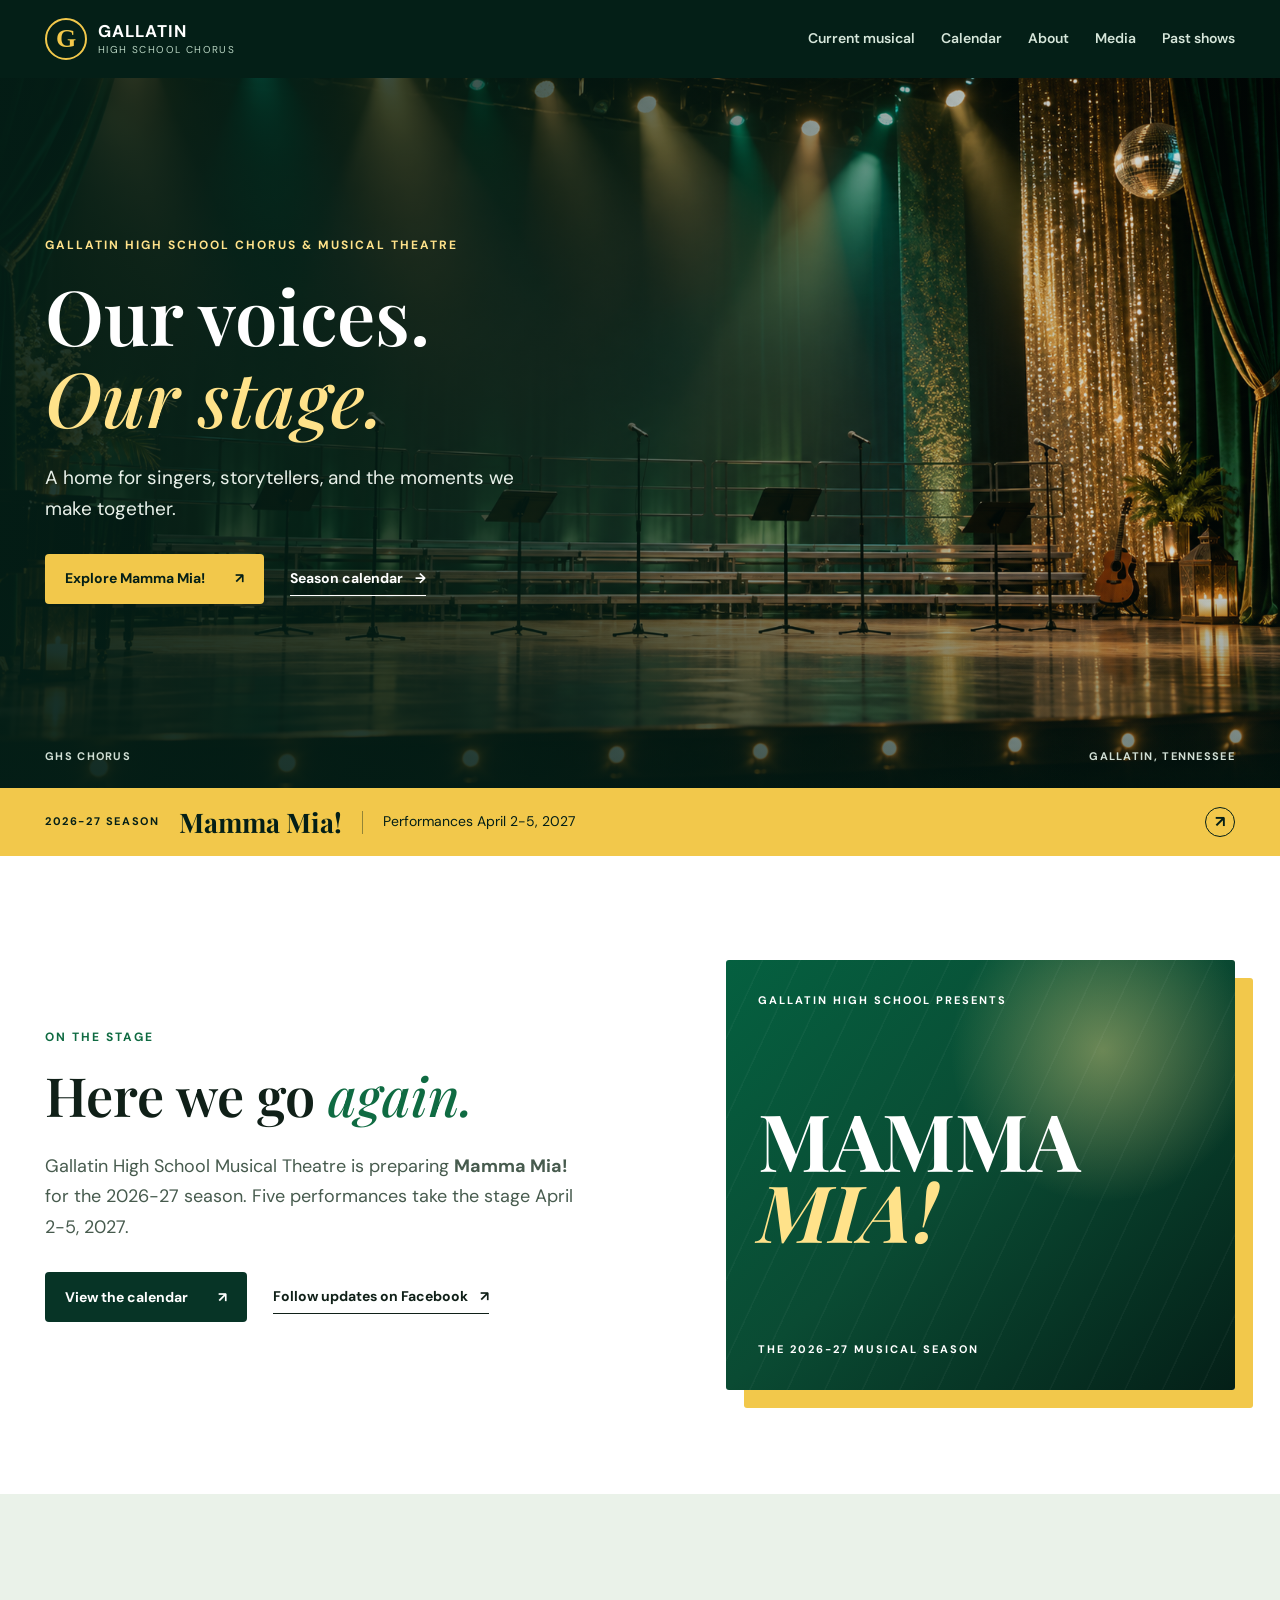
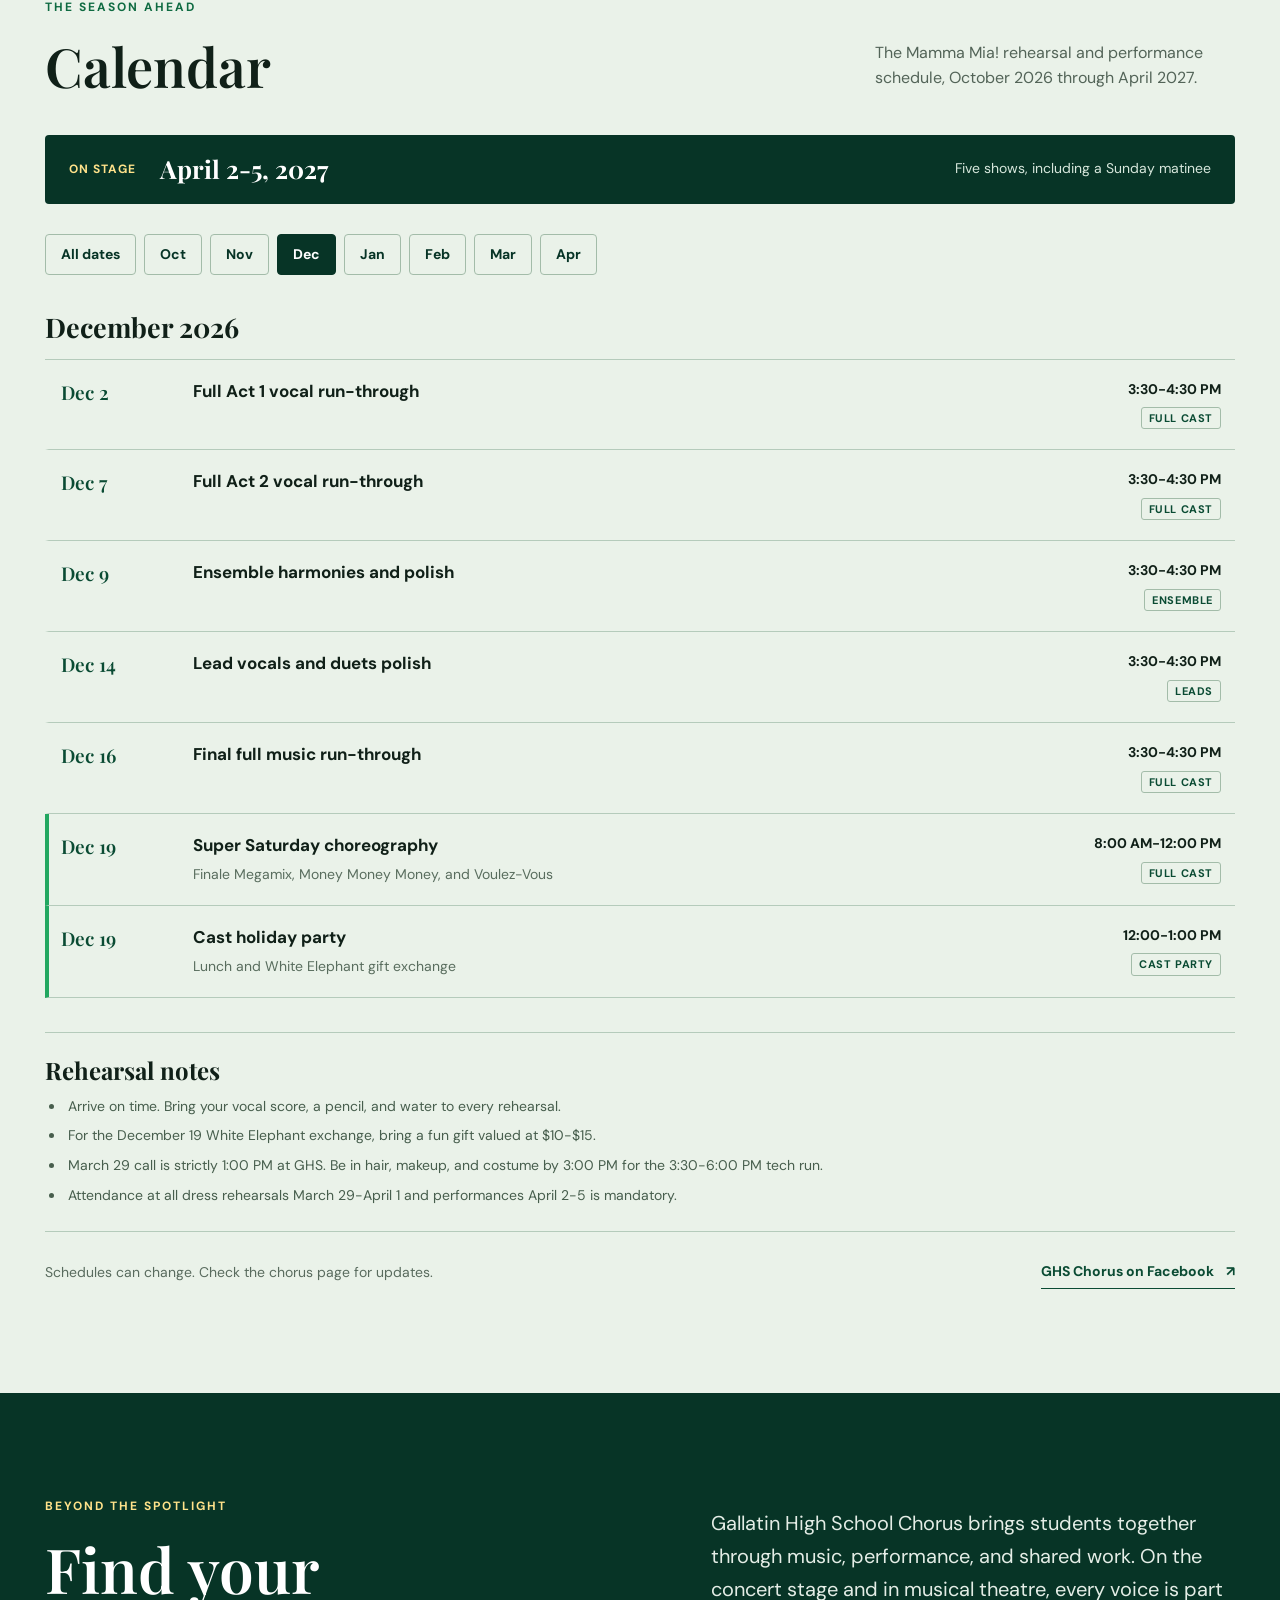
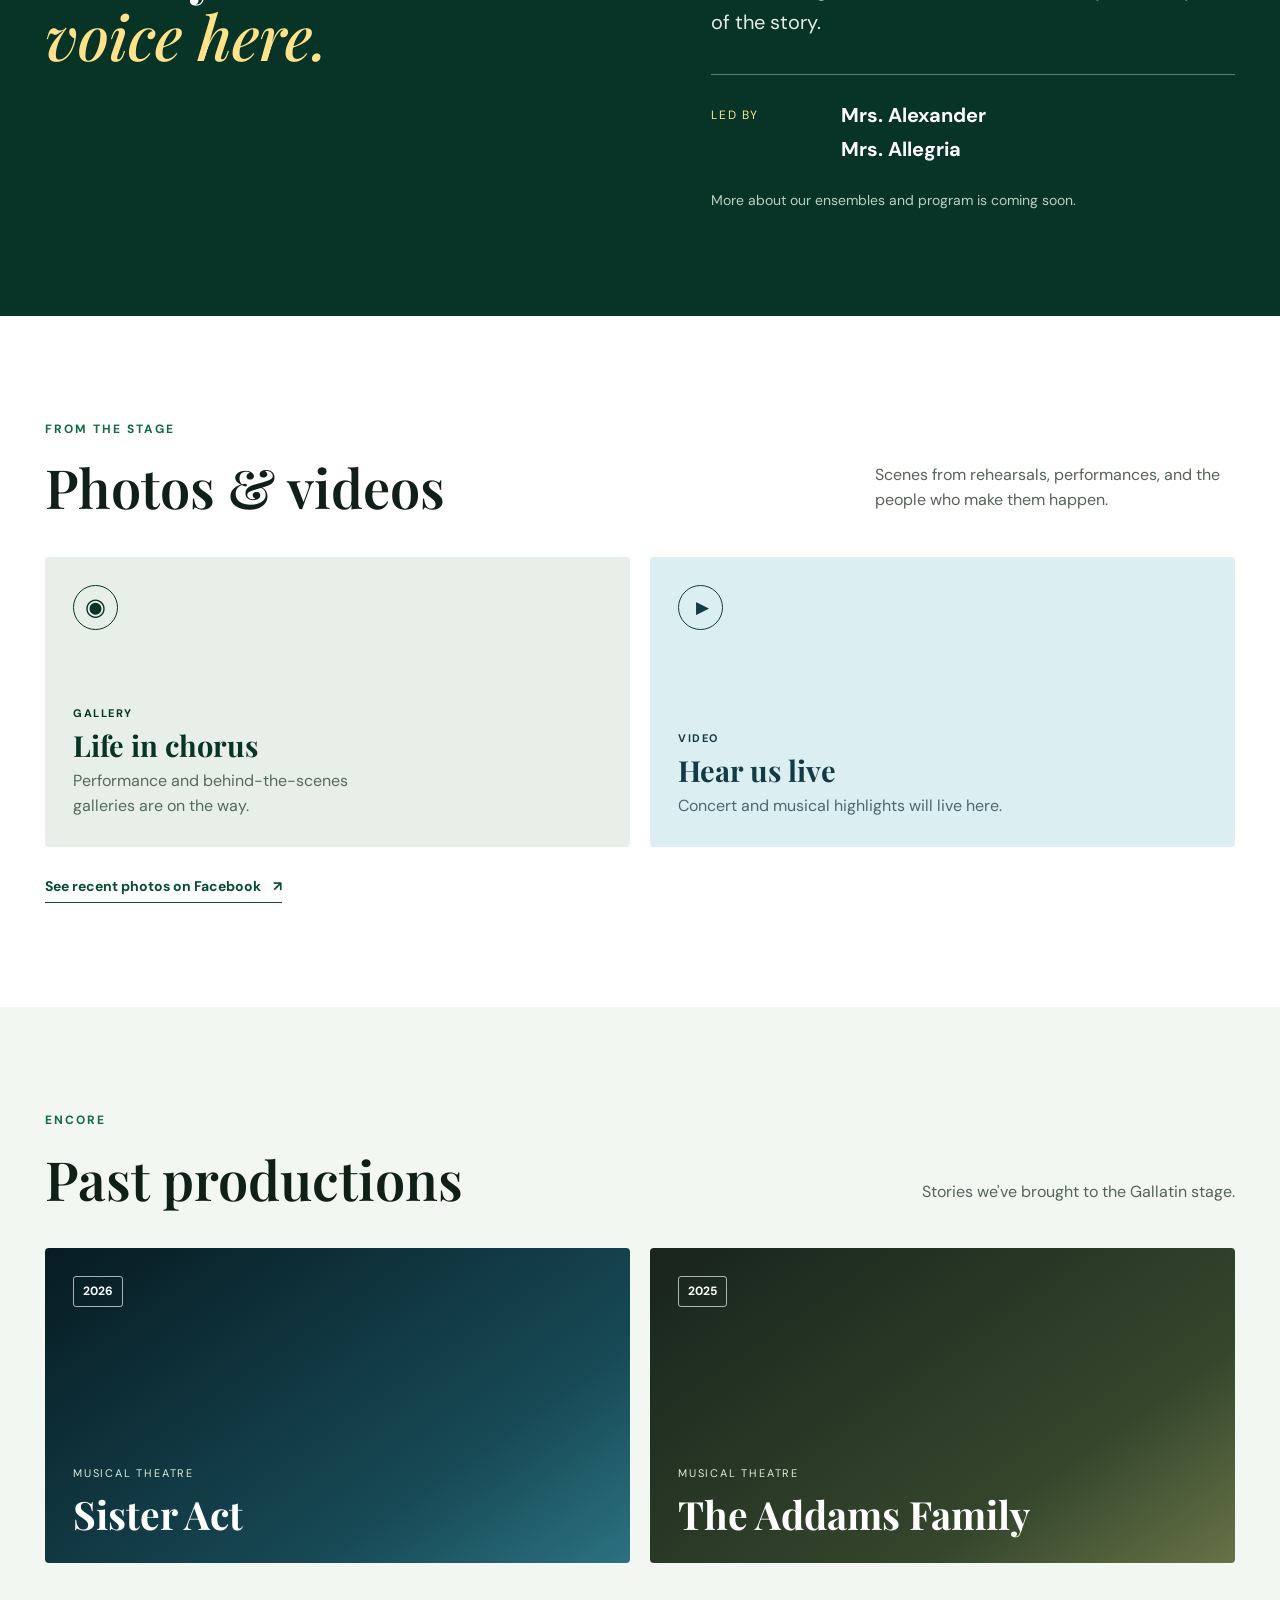
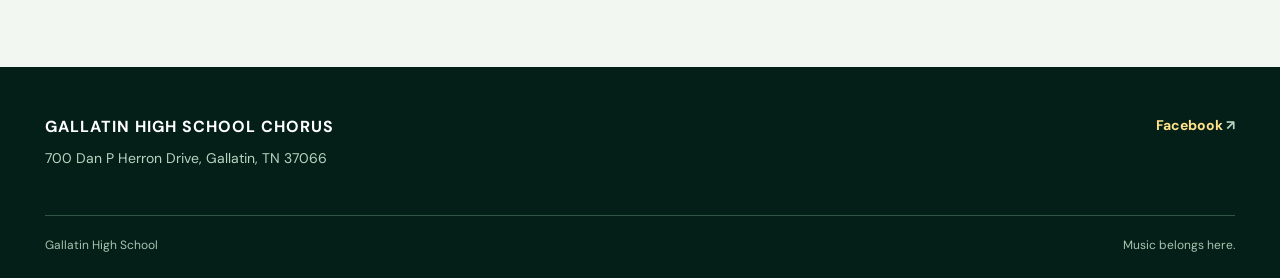
==== index.html @ 4eba0397 "Add Gallatin choir website" ====
<!doctype html>
<html lang="en">
<head>
  <meta charset="utf-8">
  <meta name="viewport" content="width=device-width, initial-scale=1">
  <meta name="theme-color" content="#073426">
  <meta name="description" content="Gallatin High School Chorus and Musical Theatre. Explore Mamma Mia!, meet the directors, and follow the season.">
  <title>Gallatin High School Chorus | Music & Musical Theatre</title>
  <link rel="icon" type="image/svg+xml" href="data:image/svg+xml,%3Csvg xmlns='http://www.w3.org/2000/svg' viewBox='0 0 64 64'%3E%3Crect width='64' height='64' rx='10' fill='%23073426'/%3E%3Cpath d='M19 44V19l27-4v25' fill='none' stroke='%23f2c84b' stroke-width='5' stroke-linecap='round' stroke-linejoin='round'/%3E%3Ccircle cx='16' cy='46' r='7' fill='%23f2c84b'/%3E%3Ccircle cx='43' cy='42' r='7' fill='%23f2c84b'/%3E%3C/svg%3E">
  <link rel="stylesheet" href="assets/styles.css">
</head>
<body>
  <a class="skip-link" href="#main">Skip to content</a>
  <header class="site-header">
    <div class="header-inner wrap">
      <a class="brand" href="#top" aria-label="Gallatin High School Chorus, home">
        <span class="brand-mark" aria-hidden="true">G</span>
        <span class="brand-copy"><strong>GALLATIN</strong><span>HIGH SCHOOL CHORUS</span></span>
      </a>
      <button class="menu-toggle" type="button" aria-expanded="false" aria-controls="site-nav" aria-label="Open menu">
        <span></span><span></span><span></span>
      </button>
      <nav class="site-nav" id="site-nav" aria-label="Main navigation">
        <a href="#musical">Current musical</a>
        <a href="#calendar">Calendar</a>
        <a href="#about">About</a>
        <a href="#media">Media</a>
        <a href="#past-shows">Past shows</a>
      </nav>
    </div>
  </header>

  <main id="main">
    <section class="hero" id="top" aria-labelledby="hero-title">
      <div class="hero-image" aria-hidden="true"></div>
      <div class="hero-shade" aria-hidden="true"></div>
      <div class="hero-content wrap">
        <p class="eyebrow light">Gallatin High School Chorus & Musical Theatre</p>
        <h1 id="hero-title">Our voices.<br><em>Our stage.</em></h1>
        <p class="hero-intro">A home for singers, storytellers, and the moments we make together.</p>
        <div class="hero-actions">
          <a class="button button-gold" href="#musical">Explore Mamma Mia! <span aria-hidden="true">↗</span></a>
          <a class="text-link light-link" href="#calendar">Season calendar <span aria-hidden="true">→</span></a>
        </div>
      </div>
      <div class="hero-caption wrap"><span>GHS CHORUS</span><span>GALLATIN, TENNESSEE</span></div>
    </section>

    <section class="season-band" aria-label="This season">
      <div class="wrap season-inner">
        <span class="season-label">2026-27 season</span>
        <strong>Mamma Mia!</strong>
        <span class="season-divider" aria-hidden="true"></span>
        <span>Performances April 2-5, 2027</span>
        <a href="#musical" aria-label="Learn about Mamma Mia!">↗</a>
      </div>
    </section>

    <section class="section musical-section" id="musical" aria-labelledby="musical-title">
      <div class="wrap musical-grid">
        <div class="section-heading">
          <p class="eyebrow">On the stage</p>
          <h2 id="musical-title">Here we go <em>again.</em></h2>
          <p>Gallatin High School Musical Theatre is preparing <strong>Mamma Mia!</strong> for the 2026-27 season. Five performances take the stage April 2-5, 2027.</p>
          <div class="section-links">
            <a class="button button-dark" href="#calendar">View the calendar <span aria-hidden="true">↗</span></a>
            <a class="text-link" href="https://www.facebook.com/gallatinhschorus" target="_blank" rel="noopener noreferrer">Follow updates on Facebook <span aria-hidden="true">↗</span></a>
          </div>
        </div>
        <div class="show-art" role="img" aria-label="Mamma Mia! graphic for the 2026-27 musical season">
          <span class="show-art-top">GALLATIN HIGH SCHOOL PRESENTS</span>
          <span class="show-art-title">MAMMA<br><i>MIA!</i></span>
          <span class="show-art-bottom">THE 2026-27 MUSICAL SEASON</span>
        </div>
      </div>
    </section>

    <section class="section calendar-section" id="calendar" aria-labelledby="calendar-title">
      <div class="wrap">
        <div class="section-topline">
          <div>
            <p class="eyebrow">The season ahead</p>
            <h2 id="calendar-title">Calendar</h2>
          </div>
          <p>The Mamma Mia! rehearsal and performance schedule, October 2026 through April 2027.</p>
        </div>
        <div class="schedule-feature" aria-label="Performance dates">
          <span>On stage</span><strong>April 2-5, 2027</strong><span>Five shows, including a Sunday matinee</span>
        </div>
        <div class="schedule-controls" id="schedule-months" role="group" aria-label="Choose schedule month"></div>
        <div id="schedule-view" aria-live="polite"></div>
        <aside class="schedule-notes" aria-labelledby="schedule-notes-title">
          <h3 id="schedule-notes-title">Rehearsal notes</h3>
          <ul>
            <li>Arrive on time. Bring your vocal score, a pencil, and water to every rehearsal.</li>
            <li>For the December 19 White Elephant exchange, bring a fun gift valued at $10-$15.</li>
            <li>March 29 call is strictly 1:00 PM at GHS. Be in hair, makeup, and costume by 3:00 PM for the 3:30-6:00 PM tech run.</li>
            <li>Attendance at all dress rehearsals March 29-April 1 and performances April 2-5 is mandatory.</li>
          </ul>
        </aside>
        <div class="calendar-footer"><span>Schedules can change. Check the chorus page for updates.</span><a class="text-link" href="https://www.facebook.com/gallatinhschorus" target="_blank" rel="noopener noreferrer">GHS Chorus on Facebook <span aria-hidden="true">↗</span></a></div>
      </div>
    </section>

    <section class="section about-section" id="about" aria-labelledby="about-title">
      <div class="wrap about-grid">
        <div>
          <p class="eyebrow">Beyond the spotlight</p>
          <h2 id="about-title">Find your<br><em>voice here.</em></h2>
        </div>
        <div class="about-copy">
          <p>Gallatin High School Chorus brings students together through music, performance, and shared work. On the concert stage and in musical theatre, every voice is part of the story.</p>
          <div class="directors">
            <span>Led by</span>
            <strong>Mrs. Alexander</strong>
            <strong>Mrs. Allegria</strong>
          </div>
          <p class="small-note">More about our ensembles and program is coming soon.</p>
        </div>
      </div>
    </section>

    <section class="section media-section" id="media" aria-labelledby="media-title">
      <div class="wrap">
        <div class="section-topline">
          <div><p class="eyebrow">From the stage</p><h2 id="media-title">Photos & videos</h2></div>
          <p>Scenes from rehearsals, performances, and the people who make them happen.</p>
        </div>
        <div class="media-grid">
          <div class="media-feature">
            <span class="media-icon" aria-hidden="true">◉</span>
            <div><span class="media-kicker">Gallery</span><h3>Life in chorus</h3><p>Performance and behind-the-scenes galleries are on the way.</p></div>
          </div>
          <div class="media-feature video-feature">
            <span class="media-icon play-icon" aria-hidden="true">▶</span>
            <div><span class="media-kicker">Video</span><h3>Hear us live</h3><p>Concert and musical highlights will live here.</p></div>
          </div>
        </div>
        <a class="text-link media-social" href="https://www.facebook.com/gallatinhschorus" target="_blank" rel="noopener noreferrer">See recent photos on Facebook <span aria-hidden="true">↗</span></a>
      </div>
    </section>

    <section class="section past-section" id="past-shows" aria-labelledby="past-title">
      <div class="wrap">
        <div class="section-topline past-topline"><div><p class="eyebrow">Encore</p><h2 id="past-title">Past productions</h2></div><p>Stories we've brought to the Gallatin stage.</p></div>
        <div class="past-grid">
          <article class="past-show sister"><span class="past-year">2026</span><div><span class="past-type">Musical theatre</span><h3>Sister Act</h3></div></article>
          <article class="past-show addams"><span class="past-year">2025</span><div><span class="past-type">Musical theatre</span><h3>The Addams Family</h3></div></article>
        </div>
      </div>
    </section>
  </main>

  <footer class="site-footer">
    <div class="wrap footer-main">
      <div><strong>GALLATIN HIGH SCHOOL CHORUS</strong><span>700 Dan P Herron Drive, Gallatin, TN 37066</span></div>
      <a href="https://www.facebook.com/gallatinhschorus" target="_blank" rel="noopener noreferrer">Facebook <span aria-hidden="true">↗</span></a>
    </div>
    <div class="wrap footer-bottom"><span>Gallatin High School</span><span>Music belongs here.</span></div>
  </footer>
  <script src="assets/site.js" defer></script>
</body>
</html>
---- assets/styles.css ----
@import url('https://fonts.googleapis.com/css2?family=DM+Sans:wght@400;500;600;700&family=Playfair+Display:ital,wght@0,500;0,600;0,700;1,500;1,600&display=swap');

:root{--green-950:#041f17;--green-900:#073426;--green-800:#0a4b33;--green-700:#0f6b42;--green-500:#22a760;--gold-500:#f2c84b;--gold-300:#ffe28a;--ink:#102018;--muted:#65736b;--paper:#f7faf4;--panel:#fff;--line:#dce7df;--coral:#ed7664;--blue:#9bd8e5}
*{box-sizing:border-box}html{scroll-behavior:smooth}body{margin:0;background:var(--paper);color:var(--ink);font-family:'DM Sans',Arial,sans-serif;font-size:16px;line-height:1.55}a{color:inherit;text-decoration:none}button{font:inherit}img{display:block;max-width:100%}h1,h2,h3,p{margin-top:0}h1,h2,h3{line-height:1.08}h1,h2{font-family:'Playfair Display',Georgia,serif;font-weight:600}em{font-weight:500}section[id]{scroll-margin-top:82px}.wrap{width:min(100% - 48px,1190px);margin-inline:auto}.skip-link{position:absolute;left:16px;top:-80px;z-index:100;background:var(--gold-500);padding:10px 14px}.skip-link:focus{top:12px}:focus-visible{outline:3px solid var(--gold-500);outline-offset:4px}
.site-header{position:relative;z-index:20;background:var(--green-950);color:#fff}.header-inner{height:78px;display:flex;align-items:center;justify-content:space-between;gap:28px}.brand{display:inline-flex;align-items:center;gap:11px;flex-shrink:0}.brand-mark{display:grid;place-items:center;width:42px;height:42px;border:2px solid var(--gold-500);border-radius:50%;color:var(--gold-500);font-family:Georgia,serif;font-weight:bold;font-size:26px;line-height:1}.brand-copy{display:flex;flex-direction:column;line-height:1.05}.brand-copy strong{font-size:17px;letter-spacing:1px}.brand-copy span{font-size:10px;letter-spacing:1.4px;color:#b8d4c2;margin-top:4px}.site-nav{display:flex;align-items:center;gap:26px}.site-nav a{font-size:14px;font-weight:600;color:#d6e6da;transition:color .2s}.site-nav a:hover{color:var(--gold-300)}.menu-toggle{display:none}
.hero{position:relative;min-height:min(710px,79vh);background:var(--green-950);color:#fff;overflow:hidden;display:flex;flex-direction:column;justify-content:center}.hero-image{position:absolute;inset:0;background:url('choir-stage-hero.png') center 52%/cover no-repeat}.hero-shade{position:absolute;inset:0;background:linear-gradient(90deg,rgba(4,31,23,.9) 0%,rgba(4,31,23,.74) 39%,rgba(4,31,23,.18) 85%),linear-gradient(0deg,rgba(4,31,23,.52),transparent 32%)}.hero-content{position:relative;z-index:1;padding-block:82px 108px}.eyebrow{margin-bottom:20px;text-transform:uppercase;font-size:12px;font-weight:700;letter-spacing:2px;color:var(--green-700)}.eyebrow.light{color:var(--gold-300)}.hero h1{font-size:76px;max-width:680px;margin-bottom:25px}.hero h1 em{color:var(--gold-300)}.hero-intro{max-width:520px;color:#e8f0e9;font-size:19px;line-height:1.6;margin-bottom:30px}.hero-actions,.section-links{display:flex;align-items:center;gap:26px;flex-wrap:wrap}.button{display:inline-flex;align-items:center;justify-content:center;gap:30px;min-height:50px;padding:12px 20px;font-weight:700;font-size:14px;border-radius:4px;transition:transform .2s,background .2s}.button:hover{transform:translateY(-2px)}.button-gold{background:var(--gold-500);color:var(--green-950)}.button-gold:hover{background:var(--gold-300)}.button-dark{background:var(--green-900);color:#fff}.button-dark:hover{background:var(--green-700)}.text-link{display:inline-flex;align-items:center;gap:12px;font-weight:700;font-size:14px;border-bottom:1px solid currentColor;padding-block:5px}.text-link:hover{color:var(--green-700)}.light-link{color:#fff}.light-link:hover{color:var(--gold-300)}.hero-caption{position:absolute;bottom:23px;left:0;right:0;z-index:1;display:flex;justify-content:space-between;color:#d1dfd5;font-size:11px;font-weight:700;letter-spacing:1.3px}
.season-band{background:var(--gold-500);color:var(--green-950)}.season-inner{min-height:68px;display:flex;align-items:center;gap:20px}.season-label{text-transform:uppercase;font-size:11px;font-weight:700;letter-spacing:1.6px}.season-inner strong{font-family:'Playfair Display',Georgia,serif;font-size:27px;line-height:1}.season-divider{height:23px;border-left:1px solid rgba(4,31,23,.4)}.season-inner>span:nth-of-type(3){font-size:14px}.season-inner a{margin-left:auto;border:1px solid var(--green-950);border-radius:50%;width:30px;height:30px;display:grid;place-items:center;font-weight:700}
.section{padding-block:104px}.section h2{font-size:54px;margin-bottom:26px}.section h2 em{color:var(--green-700)}.section-heading>p:not(.eyebrow){font-size:18px;color:#475b4e;max-width:530px;line-height:1.7;margin-bottom:30px}.musical-section{background:#fff}.musical-grid{display:grid;grid-template-columns:1.05fr .95fr;align-items:center;gap:10%}.show-art{position:relative;min-height:430px;border-radius:3px;background:radial-gradient(circle at 74% 21%,rgba(255,226,138,.4),transparent 30%),linear-gradient(138deg,#056040 0%,#0a4b33 48%,#041f17 100%);box-shadow:18px 18px 0 var(--gold-500);color:#fff;padding:32px;display:flex;flex-direction:column;justify-content:space-between;overflow:hidden}.show-art:after{content:'';position:absolute;inset:0;background:repeating-linear-gradient(115deg,transparent 0 32px,rgba(255,255,255,.035) 33px 34px);pointer-events:none}.show-art-top,.show-art-bottom{position:relative;z-index:1;font-size:11px;font-weight:700;letter-spacing:2px}.show-art-title{position:relative;z-index:1;font-family:'Playfair Display',Georgia,serif;font-weight:700;font-size:79px;line-height:.9;letter-spacing:0}.show-art-title i{font-style:italic;color:var(--gold-300)}
.calendar-section{background:#eaf2e9}.section-topline{display:flex;align-items:end;justify-content:space-between;gap:40px;margin-bottom:40px}.section-topline h2{margin-bottom:0}.section-topline>p{max-width:360px;color:#536458;margin-bottom:4px}.calendar-list{border-top:1px solid #b5cbbb}.calendar-row{display:grid;grid-template-columns:80px 1fr auto;align-items:center;gap:20px;min-height:104px;border-bottom:1px solid #b5cbbb}.calendar-number{font-family:'Playfair Display',Georgia,serif;font-size:26px;color:var(--green-700)}.calendar-row div{display:flex;flex-direction:column;gap:3px}.calendar-row strong{font-size:20px}.calendar-row div span{color:#5d7062;font-size:14px}.date-pill{font-size:13px;font-weight:700;color:var(--green-800);border:1px solid #9db9a7;padding:8px 12px;border-radius:4px;white-space:nowrap}.calendar-footer{display:flex;align-items:center;justify-content:space-between;gap:16px;margin-top:24px;color:#596b5e;font-size:14px}.calendar-footer .text-link{color:var(--green-800)}
.about-section{background:var(--green-900);color:#fff}.about-grid{display:grid;grid-template-columns:1fr 1fr;gap:12%}.about-section .eyebrow{color:var(--gold-300)}.about-section h2{font-size:62px}.about-section h2 em{color:var(--gold-300)}.about-copy{padding-top:10px}.about-copy>p:first-child{font-size:20px;line-height:1.65;color:#e4ede6}.directors{display:grid;grid-template-columns:110px 1fr;gap:3px 20px;margin-top:35px;padding-top:25px;border-top:1px solid #54816a}.directors span{font-size:12px;text-transform:uppercase;letter-spacing:1.6px;color:var(--gold-300);grid-row:span 2;padding-top:6px}.directors strong{font-size:20px}.about-copy .small-note{color:#bad1c2;font-size:14px;margin-top:25px;margin-bottom:0}
.media-section{background:#fff}.media-grid{display:grid;grid-template-columns:1fr 1fr;gap:20px}.media-feature{min-height:290px;border-radius:4px;padding:28px;display:flex;flex-direction:column;justify-content:space-between;background:#e8efe8;color:var(--green-900)}.video-feature{background:#dbeef2;color:#143b45}.media-icon{display:grid;place-items:center;width:45px;height:45px;border:1px solid currentColor;border-radius:50%;font-size:24px;line-height:1}.play-icon{font-size:17px;padding-left:3px}.media-kicker{text-transform:uppercase;font-size:11px;font-weight:700;letter-spacing:1.5px}.media-feature h3{font-family:'Playfair Display',Georgia,serif;font-size:29px;margin:5px 0 8px}.media-feature p{margin:0;max-width:340px;color:#526c59}.video-feature p{color:#4d6870}.media-social{margin-top:24px;color:var(--green-800)}
.past-section{background:#f3f7f1}.past-grid{display:grid;grid-template-columns:1fr 1fr;gap:20px}.past-show{min-height:315px;border-radius:4px;padding:28px;color:#fff;display:flex;flex-direction:column;justify-content:space-between}.past-show.sister{background:linear-gradient(145deg,#071b22,#174a56 70%,#2c7281)}.past-show.addams{background:linear-gradient(145deg,#18241d,#35462c 70%,#677347)}.past-year{align-self:flex-start;border:1px solid rgba(255,255,255,.65);padding:5px 9px;border-radius:3px;font-size:12px;font-weight:700}.past-type{text-transform:uppercase;font-size:11px;letter-spacing:1.8px;color:#dcebdc}.past-show h3{font-family:'Playfair Display',Georgia,serif;font-size:39px;margin:8px 0 0}
.site-footer{background:var(--green-950);color:#fff;padding:48px 0 24px}.footer-main{display:flex;justify-content:space-between;gap:20px;align-items:start;padding-bottom:45px}.footer-main div{display:flex;flex-direction:column;gap:8px}.footer-main strong{font-size:16px;letter-spacing:1px}.footer-main span{font-size:14px;color:#b8d4c2}.footer-main a{font-size:14px;font-weight:700;color:var(--gold-300)}.footer-bottom{border-top:1px solid #315344;padding-top:20px;display:flex;justify-content:space-between;color:#aac3b2;font-size:12px}
@media(max-width:900px){.site-nav{gap:14px}.site-nav a{font-size:12px}.hero h1{font-size:62px}.musical-grid{gap:6%}.show-art-title{font-size:65px}.section h2{font-size:47px}.about-section h2{font-size:54px}}
@media(max-width:720px){.wrap{width:min(100% - 36px,1190px)}.header-inner{height:68px}.brand-mark{width:37px;height:37px;font-size:23px}.brand-copy strong{font-size:15px}.brand-copy span{font-size:9px}.menu-toggle{display:flex;flex-direction:column;justify-content:center;gap:5px;width:42px;height:42px;border:1px solid #5e856e;border-radius:4px;background:transparent;padding:9px;cursor:pointer}.menu-toggle span{display:block;height:2px;background:#fff;width:100%}.site-nav{display:none;position:absolute;top:68px;left:0;right:0;background:var(--green-950);padding:12px 18px 22px;border-top:1px solid #315344;flex-direction:column;align-items:stretch;gap:0}.site-nav.is-open{display:flex}.site-nav a{font-size:16px;padding:13px 6px;border-bottom:1px solid #315344}.hero{min-height:min(620px,calc(100svh - 120px))}.hero-image{background-position:58% center}.hero-shade{background:linear-gradient(90deg,rgba(4,31,23,.92),rgba(4,31,23,.61)),linear-gradient(0deg,rgba(4,31,23,.55),transparent 35%)}.hero-content{padding-block:48px 76px}.hero h1{font-size:55px}.hero-intro{font-size:17px}.hero-caption{font-size:9px}.season-inner{min-height:74px;gap:12px;flex-wrap:wrap;padding-block:13px}.season-label{width:100%}.season-inner strong{font-size:24px}.season-divider,.season-inner>span:nth-of-type(3){display:none}.section{padding-block:72px}.section h2{font-size:42px}.musical-grid,.about-grid{grid-template-columns:1fr;gap:40px}.show-art{min-height:350px;margin-right:14px}.show-art-title{font-size:67px}.section-topline{align-items:start;flex-direction:column;gap:10px;margin-bottom:28px}.section-topline>p{max-width:530px}.calendar-row{grid-template-columns:44px 1fr;min-height:112px;gap:10px}.calendar-number{font-size:21px}.date-pill{grid-column:2;justify-self:start;margin-top:-20px}.calendar-row strong{font-size:18px}.calendar-row div span{font-size:13px}.calendar-footer{align-items:start;flex-direction:column}.about-section h2{font-size:52px}.about-copy{padding-top:0}.about-copy>p:first-child{font-size:18px}.media-grid,.past-grid{grid-template-columns:1fr}.media-feature{min-height:235px}.past-show{min-height:270px}.footer-main{flex-direction:column;gap:26px}}
@media(max-width:420px){.hero h1{font-size:47px}.hero-actions{align-items:flex-start;flex-direction:column;gap:18px}.show-art-title{font-size:54px}.show-art{min-height:315px}.section h2{font-size:38px}.about-section h2{font-size:46px}.directors{grid-template-columns:1fr;gap:4px}.directors span{grid-row:auto;margin-bottom:7px}.hero-caption span:last-child{display:none}}
@media(prefers-reduced-motion:reduce){html{scroll-behavior:auto}.button{transition:none}}

.schedule-feature{display:flex;align-items:center;gap:24px;flex-wrap:wrap;background:var(--green-900);color:#fff;padding:20px 24px;border-radius:4px;margin-bottom:26px}.schedule-feature span:first-child{text-transform:uppercase;color:var(--gold-300);font-size:12px;font-weight:700;letter-spacing:1px}.schedule-feature strong{font-family:'Playfair Display',Georgia,serif;font-size:25px;line-height:1.15}.schedule-feature span:last-child{font-size:14px;color:#d7e7dc;margin-left:auto}.schedule-controls{display:flex;gap:8px;overflow-x:auto;padding:4px 0 12px;scrollbar-width:thin}.schedule-month{flex:none;border:1px solid #a3bca9;background:transparent;color:var(--green-900);font-weight:700;font-size:14px;padding:9px 15px;border-radius:4px;cursor:pointer}.schedule-month:hover{background:#d9eadc}.schedule-month[aria-pressed=true]{background:var(--green-900);border-color:var(--green-900);color:#fff}.schedule-month-panel{margin-top:26px}.schedule-month-panel h3{font-family:'Playfair Display',Georgia,serif;font-size:27px;margin:0 0 16px}.schedule-list{border-top:1px solid #b5cbbb}.schedule-item{display:grid;grid-template-columns:110px minmax(0,1fr) 195px;gap:22px;align-items:start;padding:20px 14px 20px 12px;border-bottom:1px solid #b5cbbb;border-left:4px solid transparent}.schedule-item[data-kind=show]{border-left-color:var(--gold-500);background:#f5f1dc}.schedule-item[data-kind=break]{color:#526b59;background:#e0e9df}.schedule-item[data-kind=optional]{border-left-color:#80b9c0}.schedule-item[data-kind=special]{border-left-color:var(--green-500)}.schedule-date{font-family:'Playfair Display',Georgia,serif;font-size:19px;font-weight:600;color:var(--green-800);line-height:1.3}.schedule-body h4{font-family:'DM Sans',Arial,sans-serif;font-size:17px;line-height:1.35;margin:0}.schedule-body p{font-size:14px;color:#596d5e;margin:7px 0 0;line-height:1.5}.schedule-meta{text-align:right;display:flex;flex-direction:column;align-items:flex-end;gap:8px}.schedule-meta strong{font-size:14px;line-height:1.4}.schedule-meta span{font-size:11px;text-transform:uppercase;font-weight:700;letter-spacing:.6px;color:var(--green-800);border:1px solid #a3bca9;border-radius:3px;padding:3px 7px;line-height:1.3}.schedule-notes{margin-top:34px;padding:25px 0;border-block:1px solid #b5cbbb}.schedule-notes h3{font-family:'Playfair Display',Georgia,serif;font-size:24px;margin:0 0 12px}.schedule-notes ul{margin:0;padding-left:20px;display:grid;gap:8px;color:#475e4d;font-size:14px}.schedule-notes li{padding-left:3px}
@media(max-width:720px){.schedule-feature{gap:8px 16px}.schedule-feature span:first-child{width:100%}.schedule-feature span:last-child{margin-left:0;width:100%}.schedule-item{grid-template-columns:minmax(0,1fr) minmax(0,1.2fr);grid-template-areas:'date meta' 'body body';gap:10px 12px;padding:18px 10px}.schedule-date{grid-area:date}.schedule-body{grid-area:body}.schedule-meta{grid-area:meta;gap:5px}.schedule-meta span{font-size:10px}.schedule-month-panel h3{font-size:25px}}
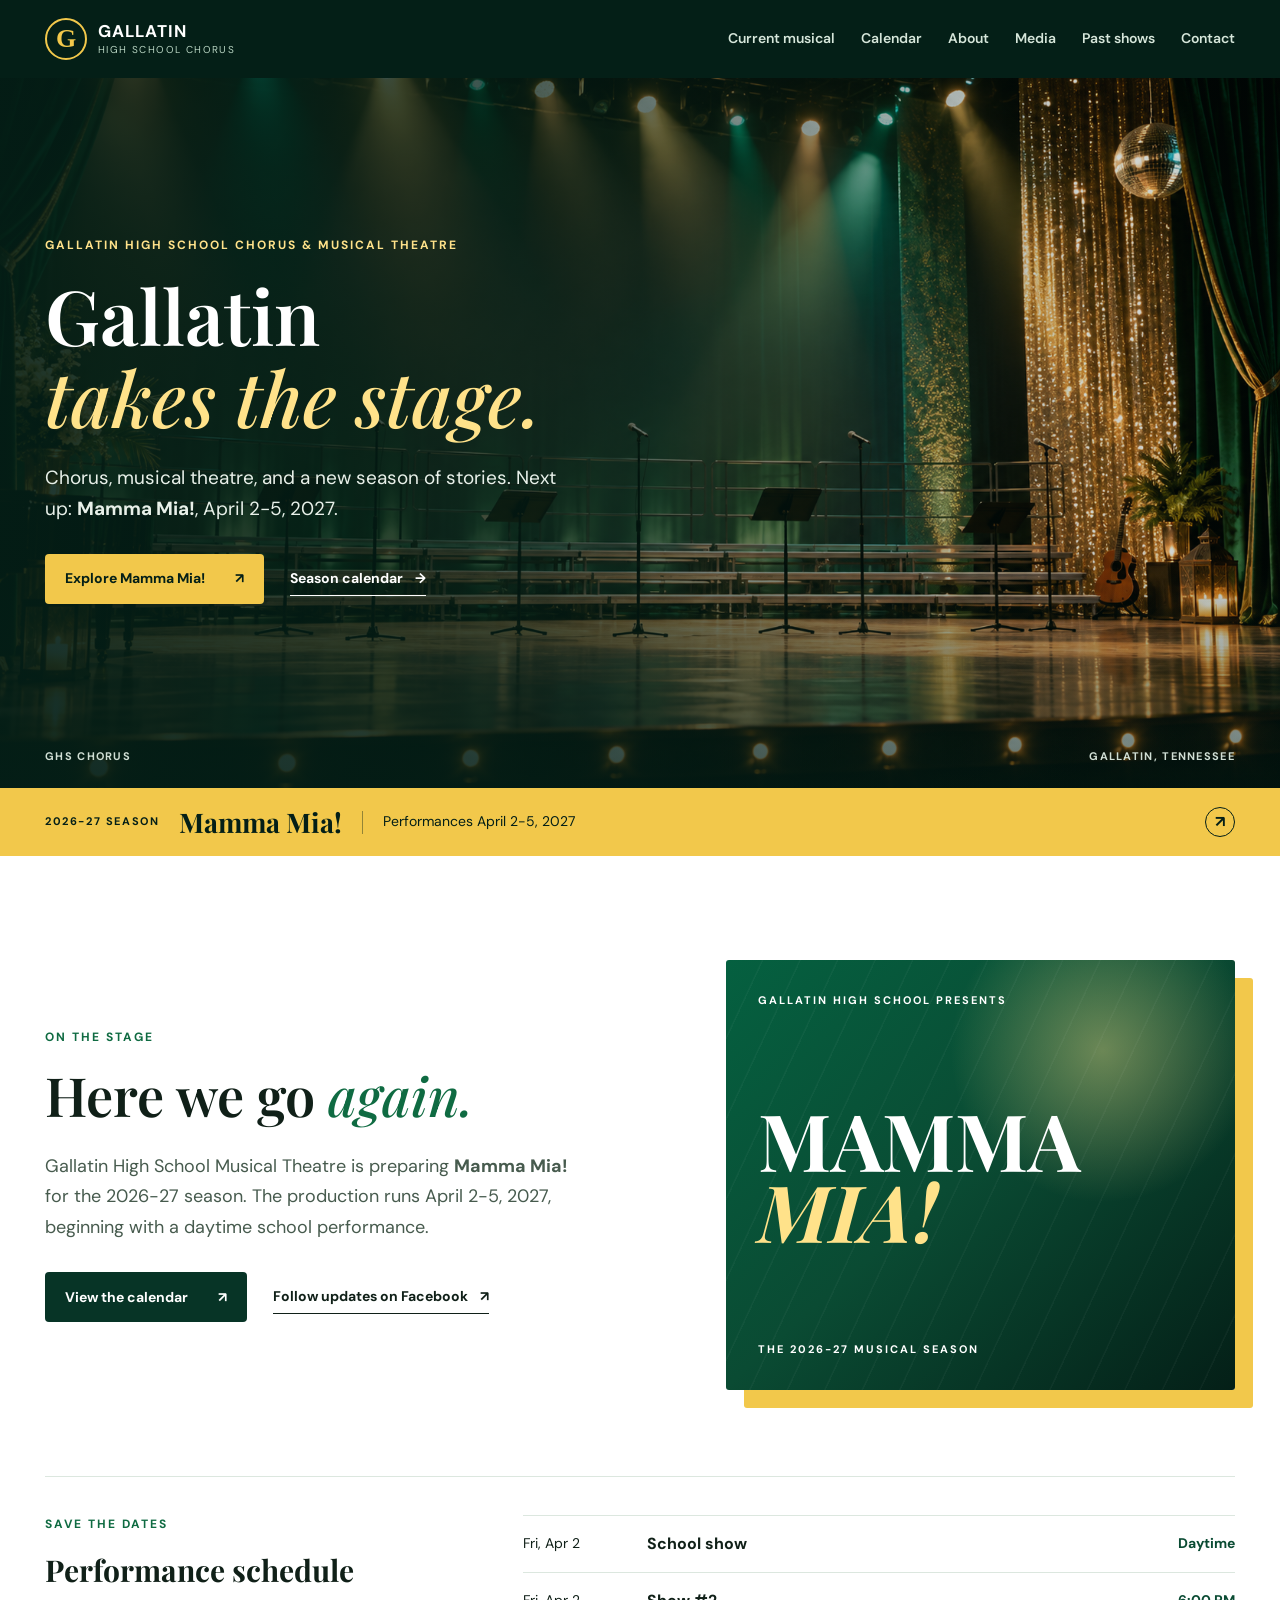
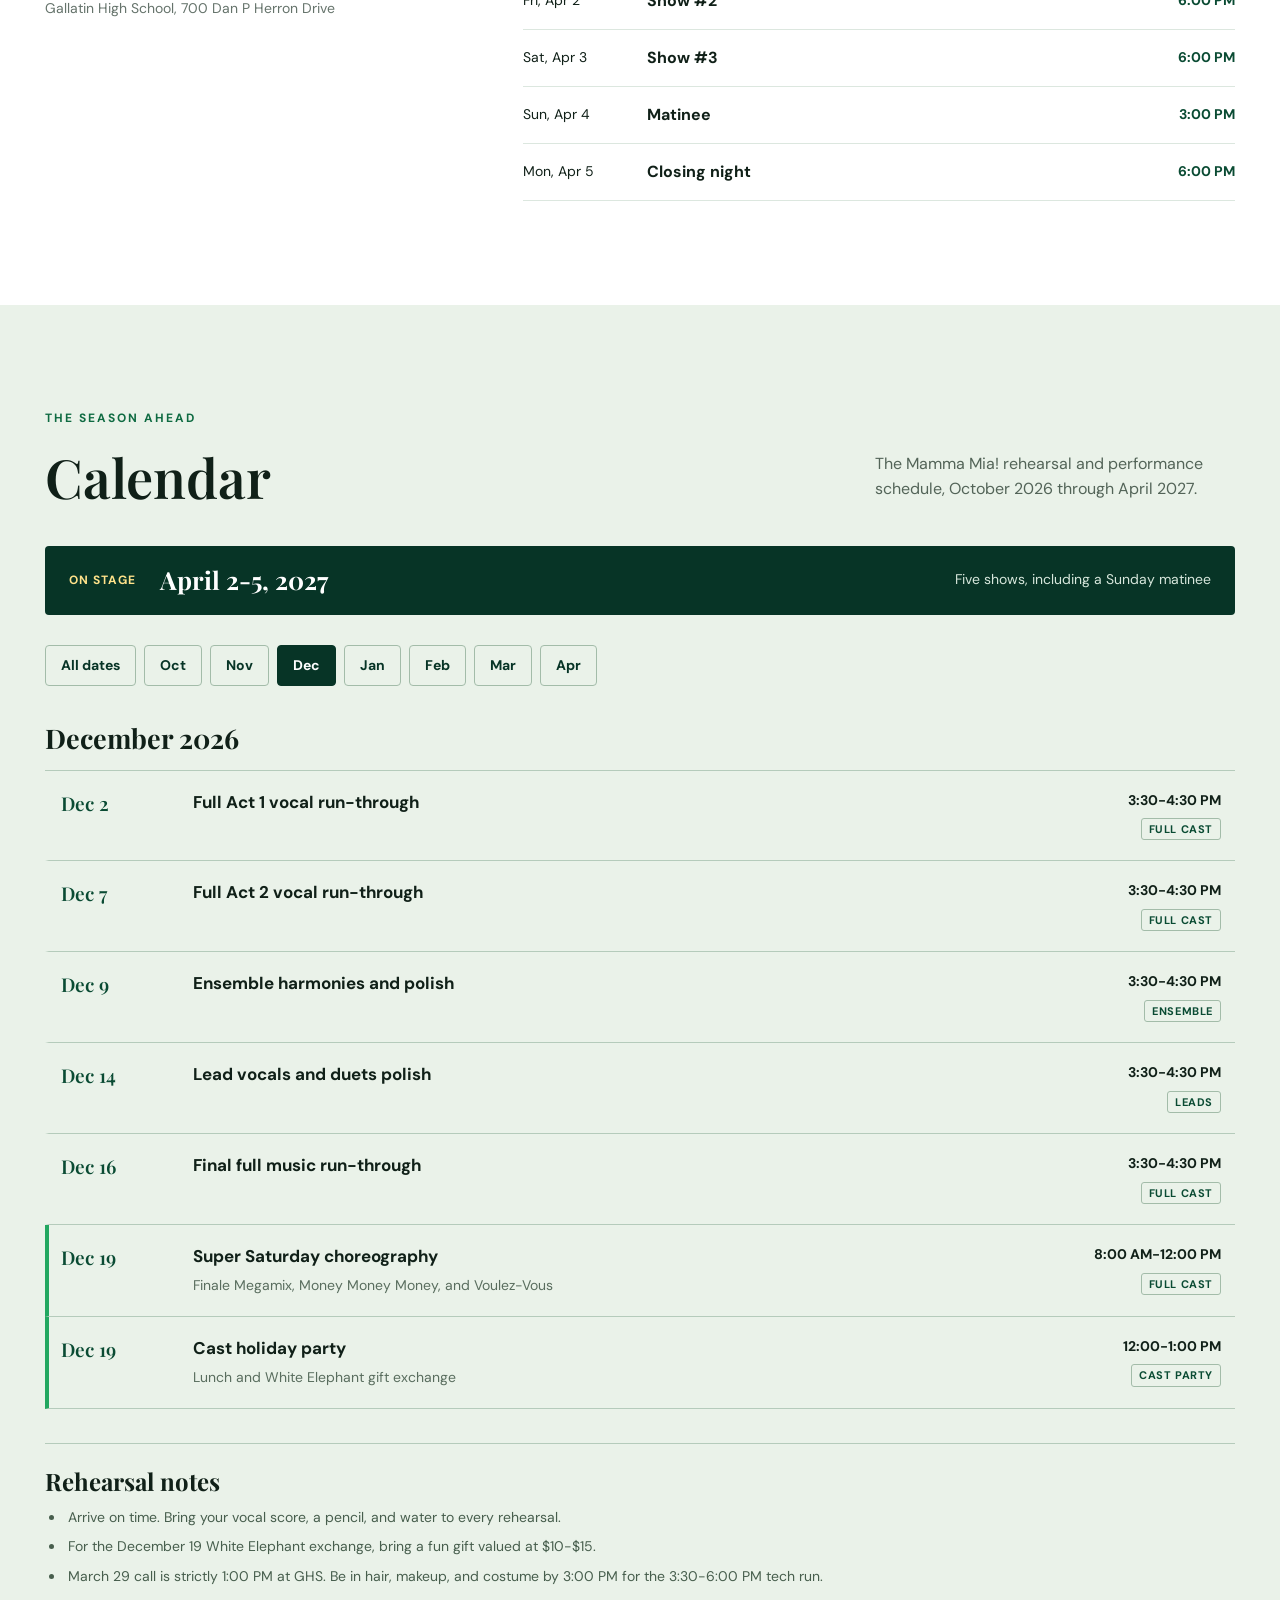
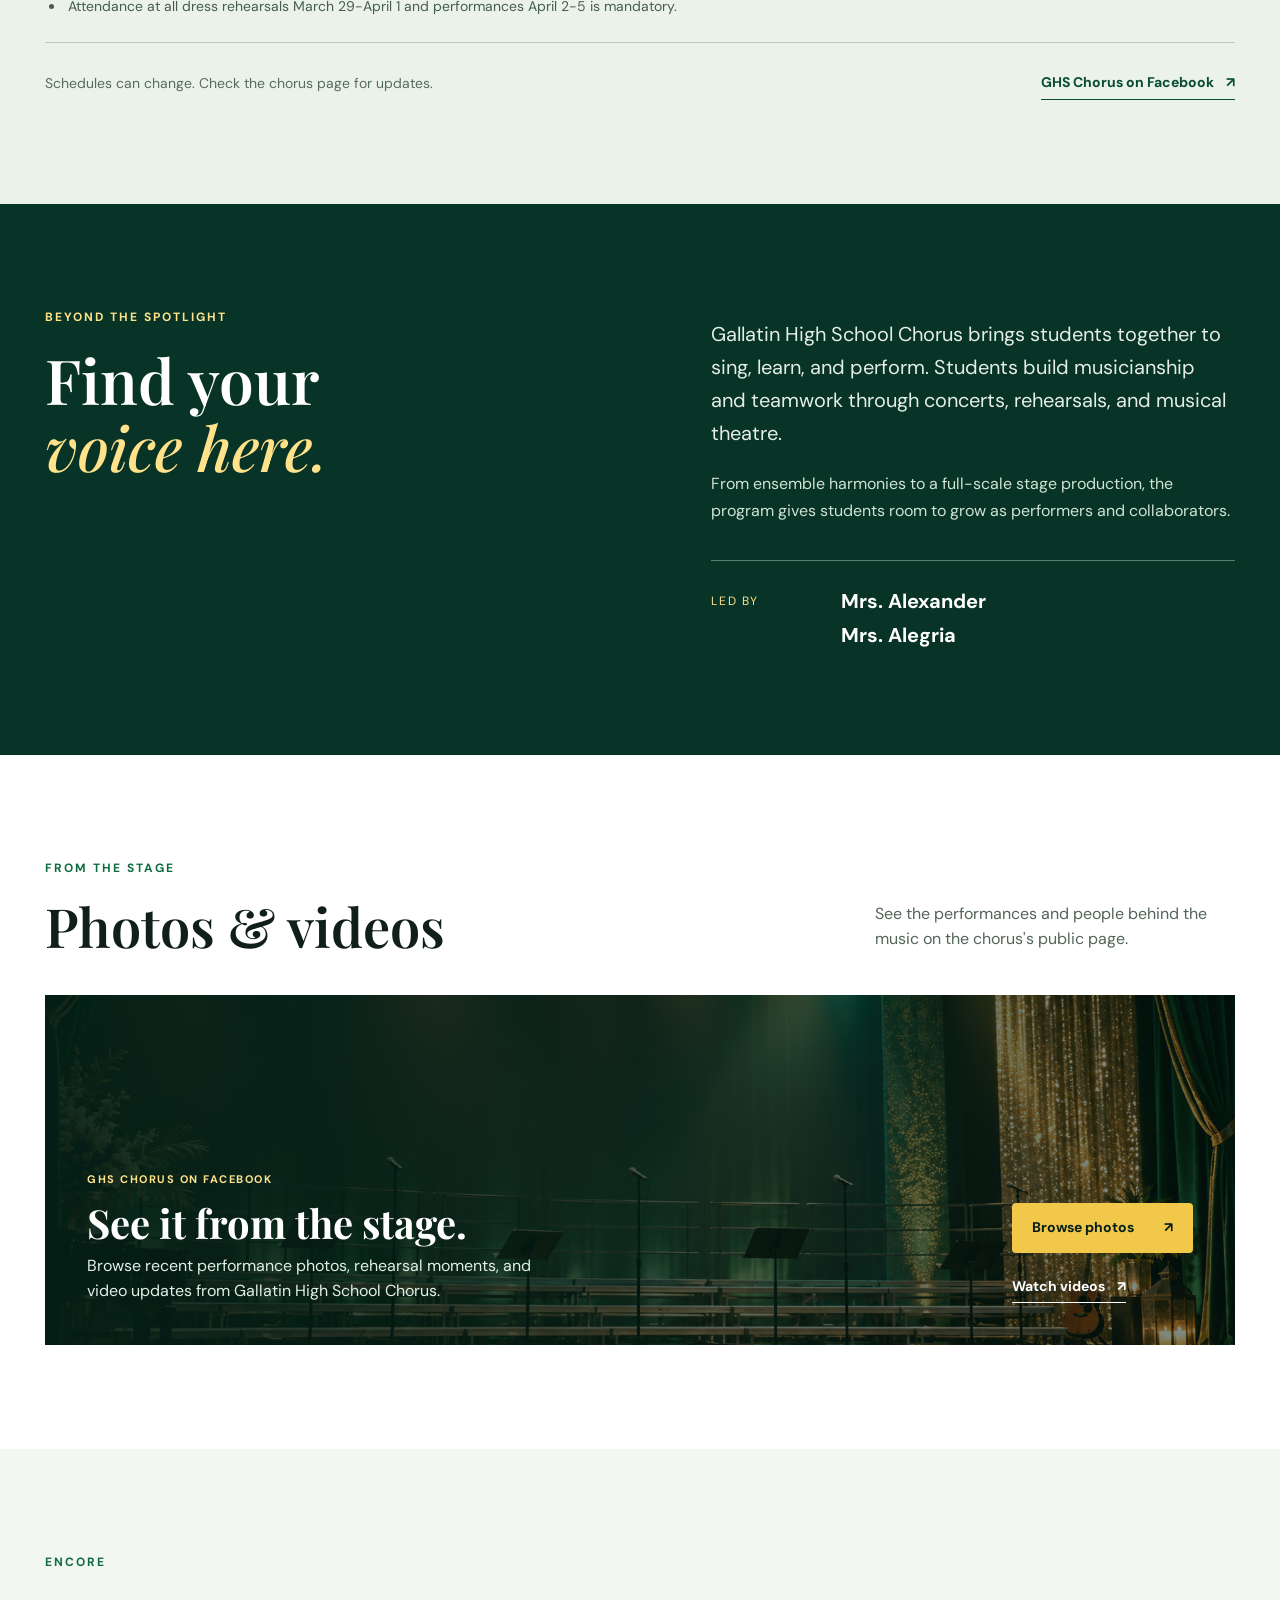
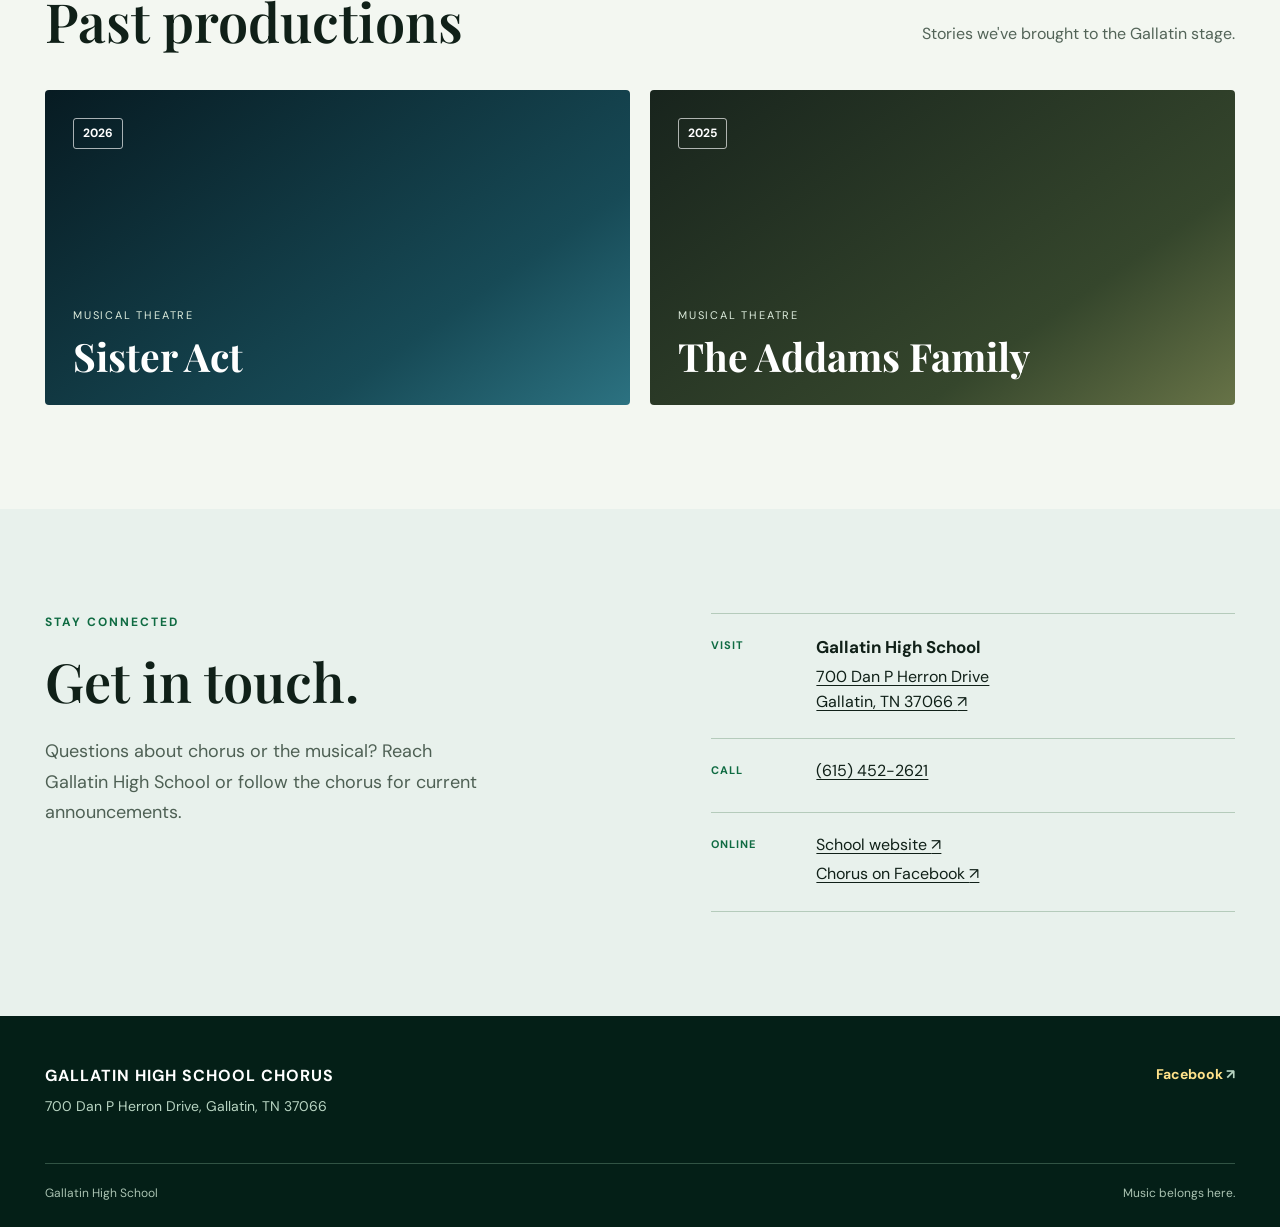
==== commit c16695d8: "Complete choir site sections" ====
--- a/index.html
+++ b/index.html
@@ -26,6 +26,7 @@
         <a href="#about">About</a>
         <a href="#media">Media</a>
         <a href="#past-shows">Past shows</a>
+        <a href="#contact">Contact</a>
       </nav>
     </div>
   </header>
@@ -36,8 +37,8 @@
       <div class="hero-shade" aria-hidden="true"></div>
       <div class="hero-content wrap">
         <p class="eyebrow light">Gallatin High School Chorus & Musical Theatre</p>
-        <h1 id="hero-title">Our voices.<br><em>Our stage.</em></h1>
-        <p class="hero-intro">A home for singers, storytellers, and the moments we make together.</p>
+        <h1 id="hero-title">Gallatin<br><em>takes the stage.</em></h1>
+        <p class="hero-intro">Chorus, musical theatre, and a new season of stories. Next up: <strong>Mamma Mia!</strong>, April 2-5, 2027.</p>
         <div class="hero-actions">
           <a class="button button-gold" href="#musical">Explore Mamma Mia! <span aria-hidden="true">↗</span></a>
           <a class="text-link light-link" href="#calendar">Season calendar <span aria-hidden="true">→</span></a>
@@ -61,7 +62,7 @@
         <div class="section-heading">
           <p class="eyebrow">On the stage</p>
           <h2 id="musical-title">Here we go <em>again.</em></h2>
-          <p>Gallatin High School Musical Theatre is preparing <strong>Mamma Mia!</strong> for the 2026-27 season. Five performances take the stage April 2-5, 2027.</p>
+          <p>Gallatin High School Musical Theatre is preparing <strong>Mamma Mia!</strong> for the 2026-27 season. The production runs April 2-5, 2027, beginning with a daytime school performance.</p>
           <div class="section-links">
             <a class="button button-dark" href="#calendar">View the calendar <span aria-hidden="true">↗</span></a>
             <a class="text-link" href="https://www.facebook.com/gallatinhschorus" target="_blank" rel="noopener noreferrer">Follow updates on Facebook <span aria-hidden="true">↗</span></a>
@@ -71,6 +72,20 @@
           <span class="show-art-top">GALLATIN HIGH SCHOOL PRESENTS</span>
           <span class="show-art-title">MAMMA<br><i>MIA!</i></span>
           <span class="show-art-bottom">THE 2026-27 MUSICAL SEASON</span>
+        </div>
+      </div>
+      <div class="wrap performances" aria-labelledby="performances-title">
+        <div class="performances-heading">
+          <p class="eyebrow">Save the dates</p>
+          <h3 id="performances-title">Performance schedule</h3>
+          <p>Gallatin High School, 700 Dan P Herron Drive</p>
+        </div>
+        <div class="performances-list">
+          <div><span>Fri, Apr 2</span><strong>School show</strong><span>Daytime</span></div>
+          <div><span>Fri, Apr 2</span><strong>Show #2</strong><span>6:00 PM</span></div>
+          <div><span>Sat, Apr 3</span><strong>Show #3</strong><span>6:00 PM</span></div>
+          <div><span>Sun, Apr 4</span><strong>Matinee</strong><span>3:00 PM</span></div>
+          <div><span>Mon, Apr 5</span><strong>Closing night</strong><span>6:00 PM</span></div>
         </div>
       </div>
     </section>
@@ -109,13 +124,13 @@
           <h2 id="about-title">Find your<br><em>voice here.</em></h2>
         </div>
         <div class="about-copy">
-          <p>Gallatin High School Chorus brings students together through music, performance, and shared work. On the concert stage and in musical theatre, every voice is part of the story.</p>
+          <p>Gallatin High School Chorus brings students together to sing, learn, and perform. Students build musicianship and teamwork through concerts, rehearsals, and musical theatre.</p>
+          <p>From ensemble harmonies to a full-scale stage production, the program gives students room to grow as performers and collaborators.</p>
           <div class="directors">
             <span>Led by</span>
             <strong>Mrs. Alexander</strong>
-            <strong>Mrs. Allegria</strong>
+            <strong>Mrs. Alegria</strong>
           </div>
-          <p class="small-note">More about our ensembles and program is coming soon.</p>
         </div>
       </div>
     </section>
@@ -124,19 +139,15 @@
       <div class="wrap">
         <div class="section-topline">
           <div><p class="eyebrow">From the stage</p><h2 id="media-title">Photos & videos</h2></div>
-          <p>Scenes from rehearsals, performances, and the people who make them happen.</p>
+          <p>See the performances and people behind the music on the chorus's public page.</p>
         </div>
-        <div class="media-grid">
-          <div class="media-feature">
-            <span class="media-icon" aria-hidden="true">◉</span>
-            <div><span class="media-kicker">Gallery</span><h3>Life in chorus</h3><p>Performance and behind-the-scenes galleries are on the way.</p></div>
-          </div>
-          <div class="media-feature video-feature">
-            <span class="media-icon play-icon" aria-hidden="true">▶</span>
-            <div><span class="media-kicker">Video</span><h3>Hear us live</h3><p>Concert and musical highlights will live here.</p></div>
+        <div class="media-collection">
+          <div class="media-collection-copy"><span class="media-kicker">GHS Chorus on Facebook</span><h3>See it from the stage.</h3><p>Browse recent performance photos, rehearsal moments, and video updates from Gallatin High School Chorus.</p></div>
+          <div class="media-collection-actions">
+            <a class="button button-gold" href="https://www.facebook.com/gallatinhschorus/photos" target="_blank" rel="noopener noreferrer">Browse photos <span aria-hidden="true">↗</span></a>
+            <a class="text-link light-link" href="https://www.facebook.com/gallatinhschorus/videos" target="_blank" rel="noopener noreferrer">Watch videos <span aria-hidden="true">↗</span></a>
           </div>
         </div>
-        <a class="text-link media-social" href="https://www.facebook.com/gallatinhschorus" target="_blank" rel="noopener noreferrer">See recent photos on Facebook <span aria-hidden="true">↗</span></a>
       </div>
     </section>
 
@@ -146,6 +157,16 @@
         <div class="past-grid">
           <article class="past-show sister"><span class="past-year">2026</span><div><span class="past-type">Musical theatre</span><h3>Sister Act</h3></div></article>
           <article class="past-show addams"><span class="past-year">2025</span><div><span class="past-type">Musical theatre</span><h3>The Addams Family</h3></div></article>
+        </div>
+      </div>
+    </section>
+    <section class="section contact-section" id="contact" aria-labelledby="contact-title">
+      <div class="wrap contact-grid">
+        <div><p class="eyebrow">Stay connected</p><h2 id="contact-title">Get in touch.</h2><p>Questions about chorus or the musical? Reach Gallatin High School or follow the chorus for current announcements.</p></div>
+        <div class="contact-details">
+          <div><span>Visit</span><strong>Gallatin High School</strong><a href="https://maps.google.com/?q=700+Dan+P+Herron+Drive+Gallatin+TN+37066" target="_blank" rel="noopener noreferrer">700 Dan P Herron Drive<br>Gallatin, TN 37066 <span aria-hidden="true">↗</span></a></div>
+          <div><span>Call</span><a href="tel:+16154522621">(615) 452-2621</a></div>
+          <div><span>Online</span><a href="https://ghs.sumnerschools.org/" target="_blank" rel="noopener noreferrer">School website <span aria-hidden="true">↗</span></a><a href="https://www.facebook.com/gallatinhschorus" target="_blank" rel="noopener noreferrer">Chorus on Facebook <span aria-hidden="true">↗</span></a></div>
         </div>
       </div>
     </section>
--- a/assets/styles.css
+++ b/assets/styles.css
@@ -18,3 +18,10 @@
 
 .schedule-feature{display:flex;align-items:center;gap:24px;flex-wrap:wrap;background:var(--green-900);color:#fff;padding:20px 24px;border-radius:4px;margin-bottom:26px}.schedule-feature span:first-child{text-transform:uppercase;color:var(--gold-300);font-size:12px;font-weight:700;letter-spacing:1px}.schedule-feature strong{font-family:'Playfair Display',Georgia,serif;font-size:25px;line-height:1.15}.schedule-feature span:last-child{font-size:14px;color:#d7e7dc;margin-left:auto}.schedule-controls{display:flex;gap:8px;overflow-x:auto;padding:4px 0 12px;scrollbar-width:thin}.schedule-month{flex:none;border:1px solid #a3bca9;background:transparent;color:var(--green-900);font-weight:700;font-size:14px;padding:9px 15px;border-radius:4px;cursor:pointer}.schedule-month:hover{background:#d9eadc}.schedule-month[aria-pressed=true]{background:var(--green-900);border-color:var(--green-900);color:#fff}.schedule-month-panel{margin-top:26px}.schedule-month-panel h3{font-family:'Playfair Display',Georgia,serif;font-size:27px;margin:0 0 16px}.schedule-list{border-top:1px solid #b5cbbb}.schedule-item{display:grid;grid-template-columns:110px minmax(0,1fr) 195px;gap:22px;align-items:start;padding:20px 14px 20px 12px;border-bottom:1px solid #b5cbbb;border-left:4px solid transparent}.schedule-item[data-kind=show]{border-left-color:var(--gold-500);background:#f5f1dc}.schedule-item[data-kind=break]{color:#526b59;background:#e0e9df}.schedule-item[data-kind=optional]{border-left-color:#80b9c0}.schedule-item[data-kind=special]{border-left-color:var(--green-500)}.schedule-date{font-family:'Playfair Display',Georgia,serif;font-size:19px;font-weight:600;color:var(--green-800);line-height:1.3}.schedule-body h4{font-family:'DM Sans',Arial,sans-serif;font-size:17px;line-height:1.35;margin:0}.schedule-body p{font-size:14px;color:#596d5e;margin:7px 0 0;line-height:1.5}.schedule-meta{text-align:right;display:flex;flex-direction:column;align-items:flex-end;gap:8px}.schedule-meta strong{font-size:14px;line-height:1.4}.schedule-meta span{font-size:11px;text-transform:uppercase;font-weight:700;letter-spacing:.6px;color:var(--green-800);border:1px solid #a3bca9;border-radius:3px;padding:3px 7px;line-height:1.3}.schedule-notes{margin-top:34px;padding:25px 0;border-block:1px solid #b5cbbb}.schedule-notes h3{font-family:'Playfair Display',Georgia,serif;font-size:24px;margin:0 0 12px}.schedule-notes ul{margin:0;padding-left:20px;display:grid;gap:8px;color:#475e4d;font-size:14px}.schedule-notes li{padding-left:3px}
 @media(max-width:720px){.schedule-feature{gap:8px 16px}.schedule-feature span:first-child{width:100%}.schedule-feature span:last-child{margin-left:0;width:100%}.schedule-item{grid-template-columns:minmax(0,1fr) minmax(0,1.2fr);grid-template-areas:'date meta' 'body body';gap:10px 12px;padding:18px 10px}.schedule-date{grid-area:date}.schedule-body{grid-area:body}.schedule-meta{grid-area:meta;gap:5px}.schedule-meta span{font-size:10px}.schedule-month-panel h3{font-size:25px}}
+
+.performances{margin-top:86px;display:grid;grid-template-columns:minmax(230px,.7fr) 1.3fr;gap:8%;padding-top:38px;border-top:1px solid var(--line)}.performances-heading h3{font-family:'Playfair Display',Georgia,serif;font-size:30px;margin-bottom:12px}.performances-heading p:last-child{color:var(--muted);font-size:14px}.performances-list{border-top:1px solid var(--line)}.performances-list>div{display:grid;grid-template-columns:110px 1fr 90px;align-items:center;gap:14px;min-height:57px;border-bottom:1px solid var(--line);font-size:14px}.performances-list strong{font-size:16px}.performances-list>div>span:last-child{text-align:right;color:var(--green-800);font-weight:700}
+.about-copy>p:not(:first-child){color:#d0e3d4;line-height:1.7}.media-collection{min-height:350px;background:var(--green-900) url('choir-stage-hero.png') center 48%/cover no-repeat;position:relative;color:#fff;padding:42px;display:flex;justify-content:space-between;align-items:end;gap:40px}.media-collection:before{content:'';position:absolute;inset:0;background:linear-gradient(90deg,rgba(4,31,23,.94),rgba(4,31,23,.48))}.media-collection>*{position:relative;z-index:1}.media-collection-copy{max-width:510px}.media-collection h3{font-family:'Playfair Display',Georgia,serif;font-size:40px;margin:10px 0}.media-collection p{color:#e3efe6;max-width:470px;margin-bottom:0}.media-collection-actions{display:flex;align-items:start;flex-direction:column;gap:18px;min-width:170px}.media-kicker{color:var(--gold-300)}
+.contact-section{background:#e8f1ec}.contact-grid{display:grid;grid-template-columns:1fr 1fr;gap:12%}.contact-grid>div:first-child>p:last-child{max-width:450px;color:#4e6054;font-size:18px;line-height:1.7}.contact-details{border-top:1px solid #b5cbbb}.contact-details>div{display:grid;grid-template-columns:85px 1fr;gap:4px 20px;padding:20px 0;border-bottom:1px solid #b5cbbb}.contact-details>div>span{grid-row:span 3;text-transform:uppercase;color:var(--green-700);font-size:11px;font-weight:700;letter-spacing:1px;padding-top:3px}.contact-details strong{font-size:17px}.contact-details a{width:fit-content;text-decoration:underline;text-underline-offset:3px}.contact-details a:hover{color:var(--green-700)}
+@media(max-width:900px){.site-nav{gap:11px}.site-nav a{font-size:11px}}
+@media(max-width:720px){.performances{grid-template-columns:1fr;gap:18px;margin-top:64px}.media-collection{align-items:start;flex-direction:column;justify-content:end;padding:30px;min-height:420px}.media-collection h3{font-size:32px}.contact-grid{grid-template-columns:1fr;gap:25px}.contact-details>div{grid-template-columns:75px 1fr}}
+@media(max-width:420px){.performances-list>div{grid-template-columns:88px 1fr 75px;gap:8px;font-size:12px}.performances-list strong{font-size:14px}.media-collection{padding:24px}}
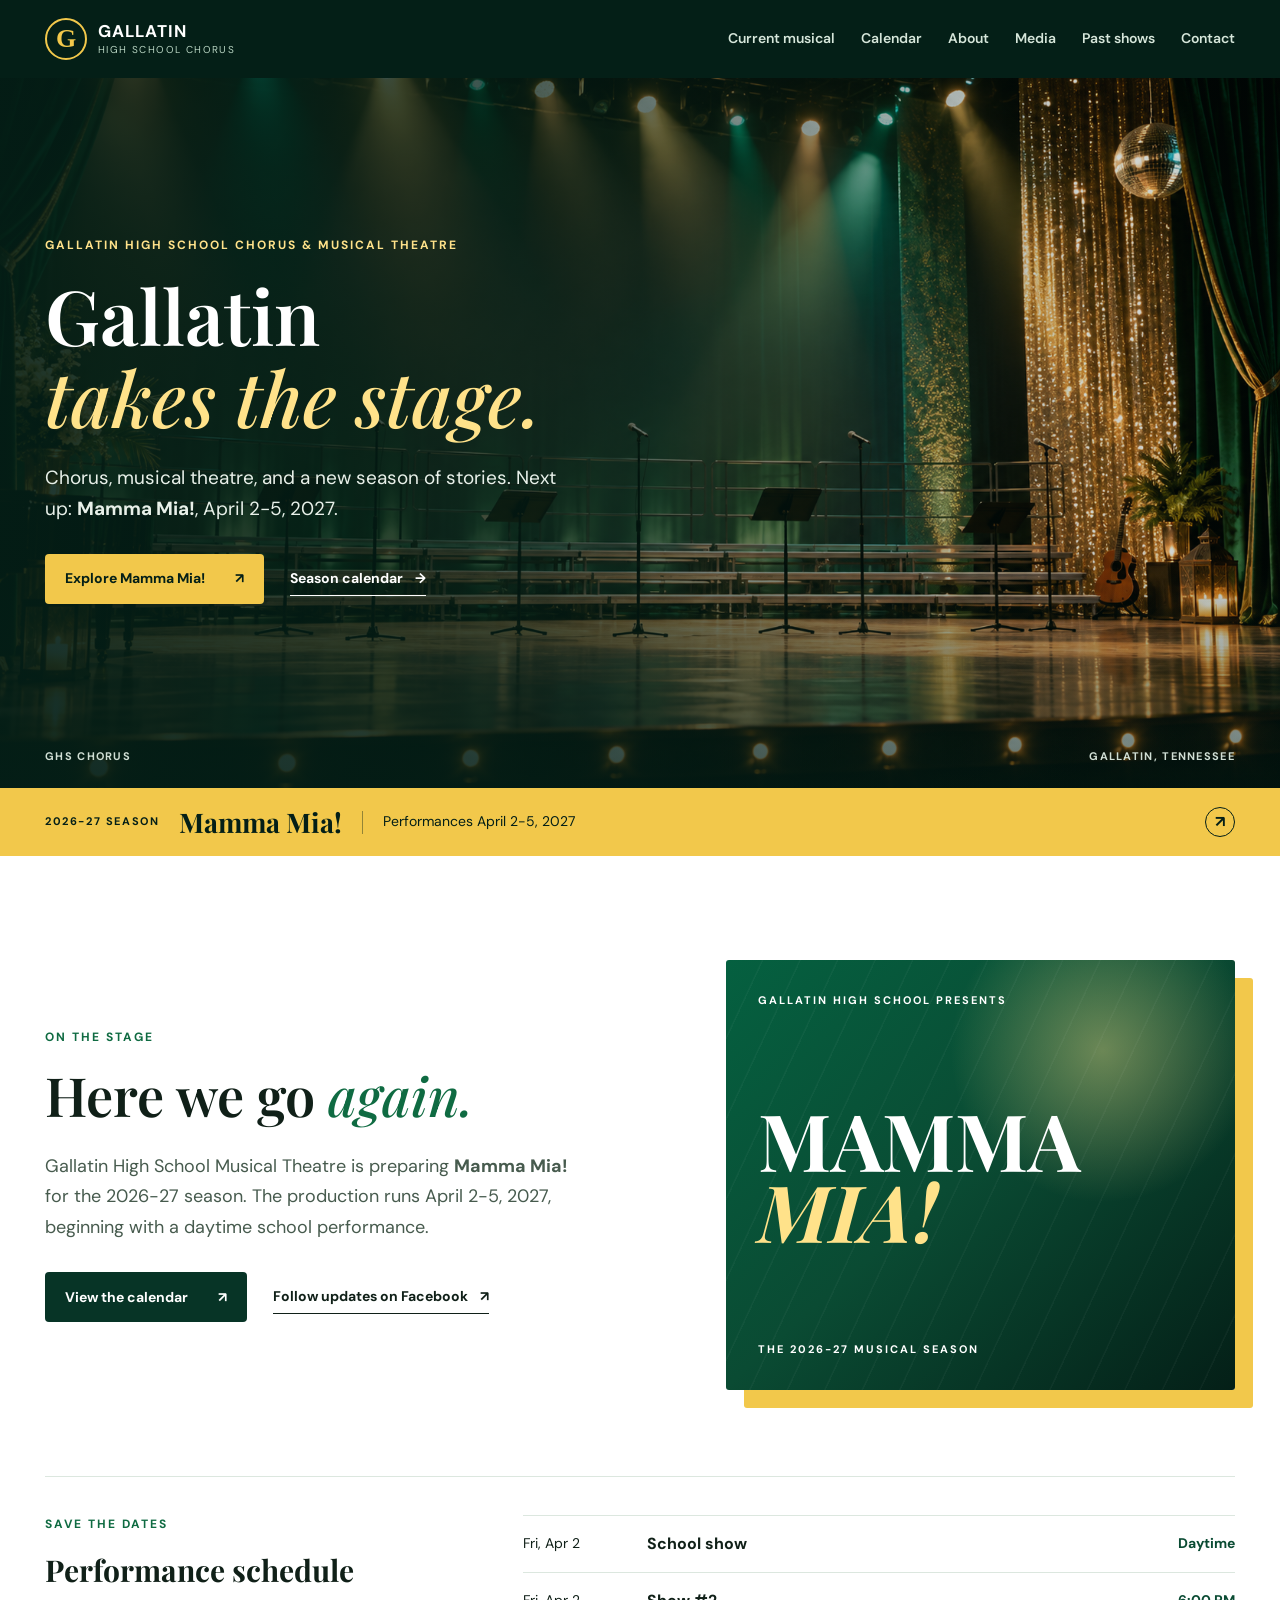
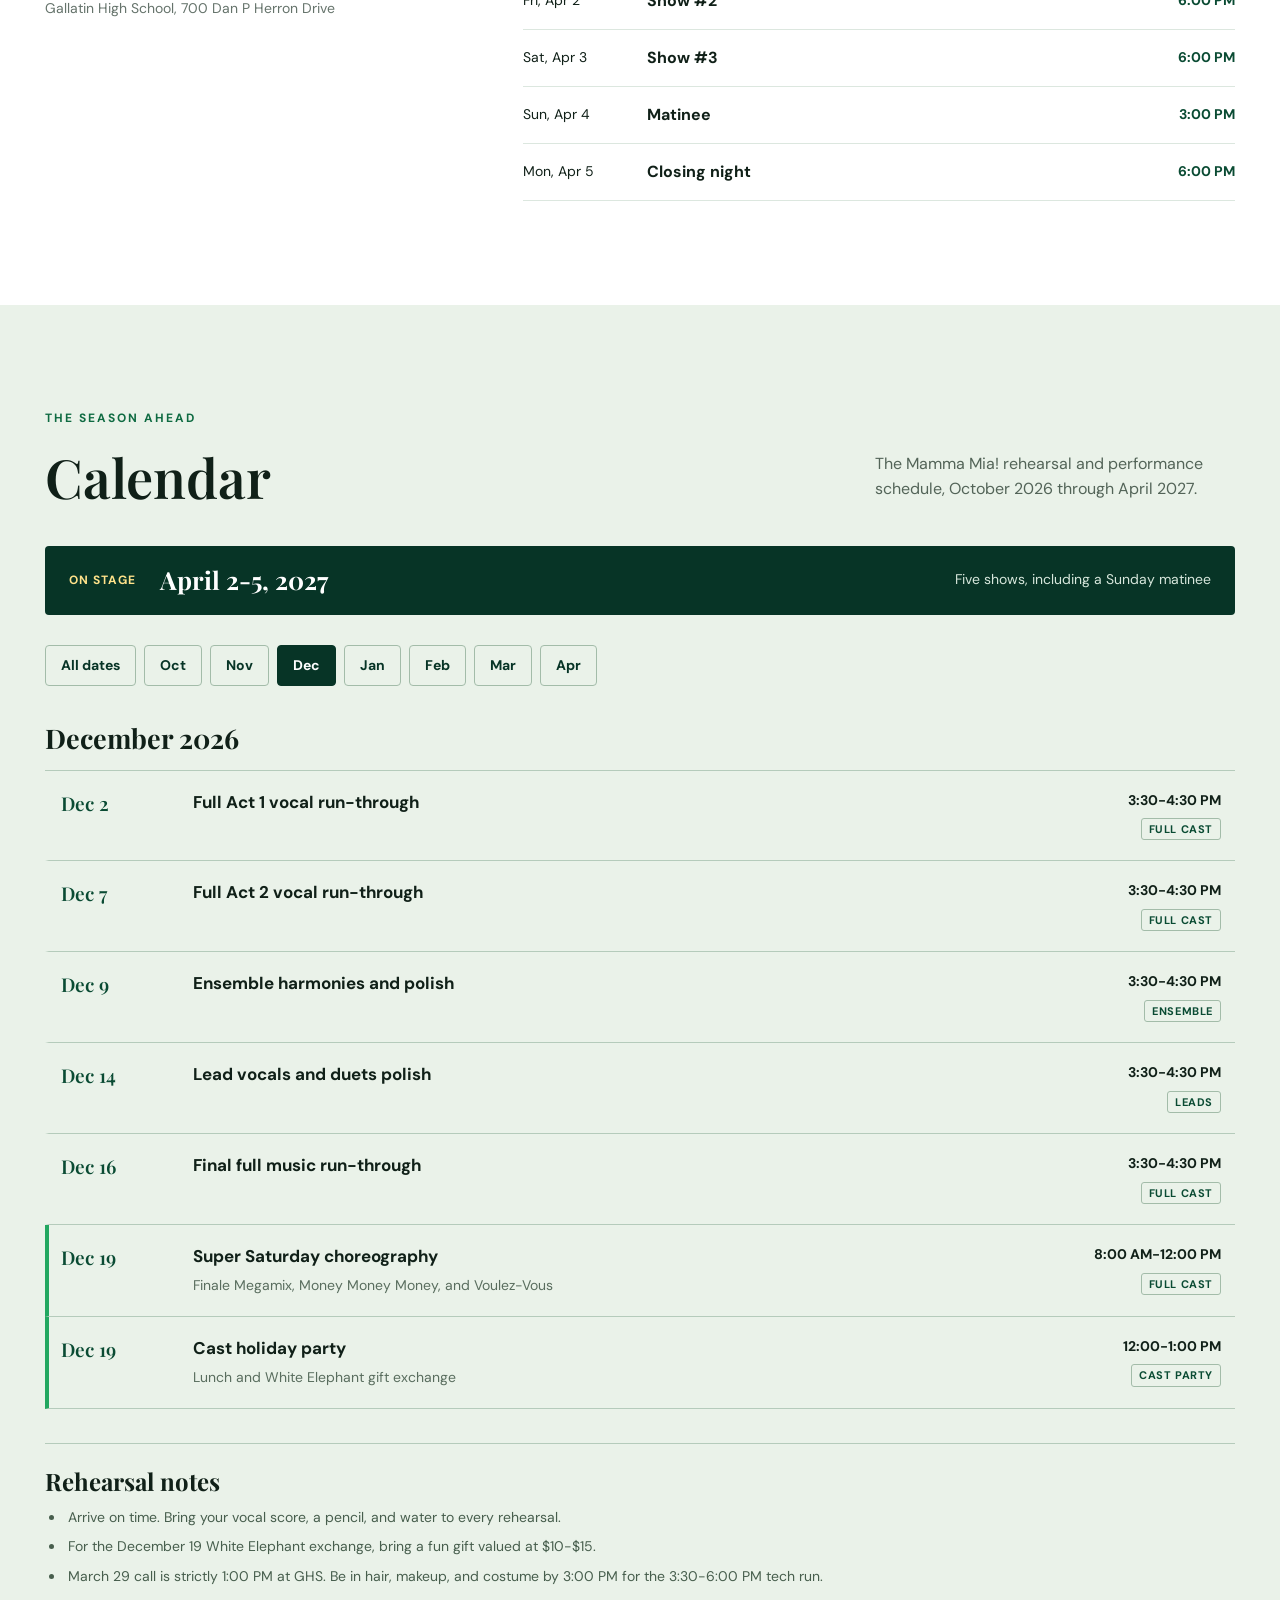
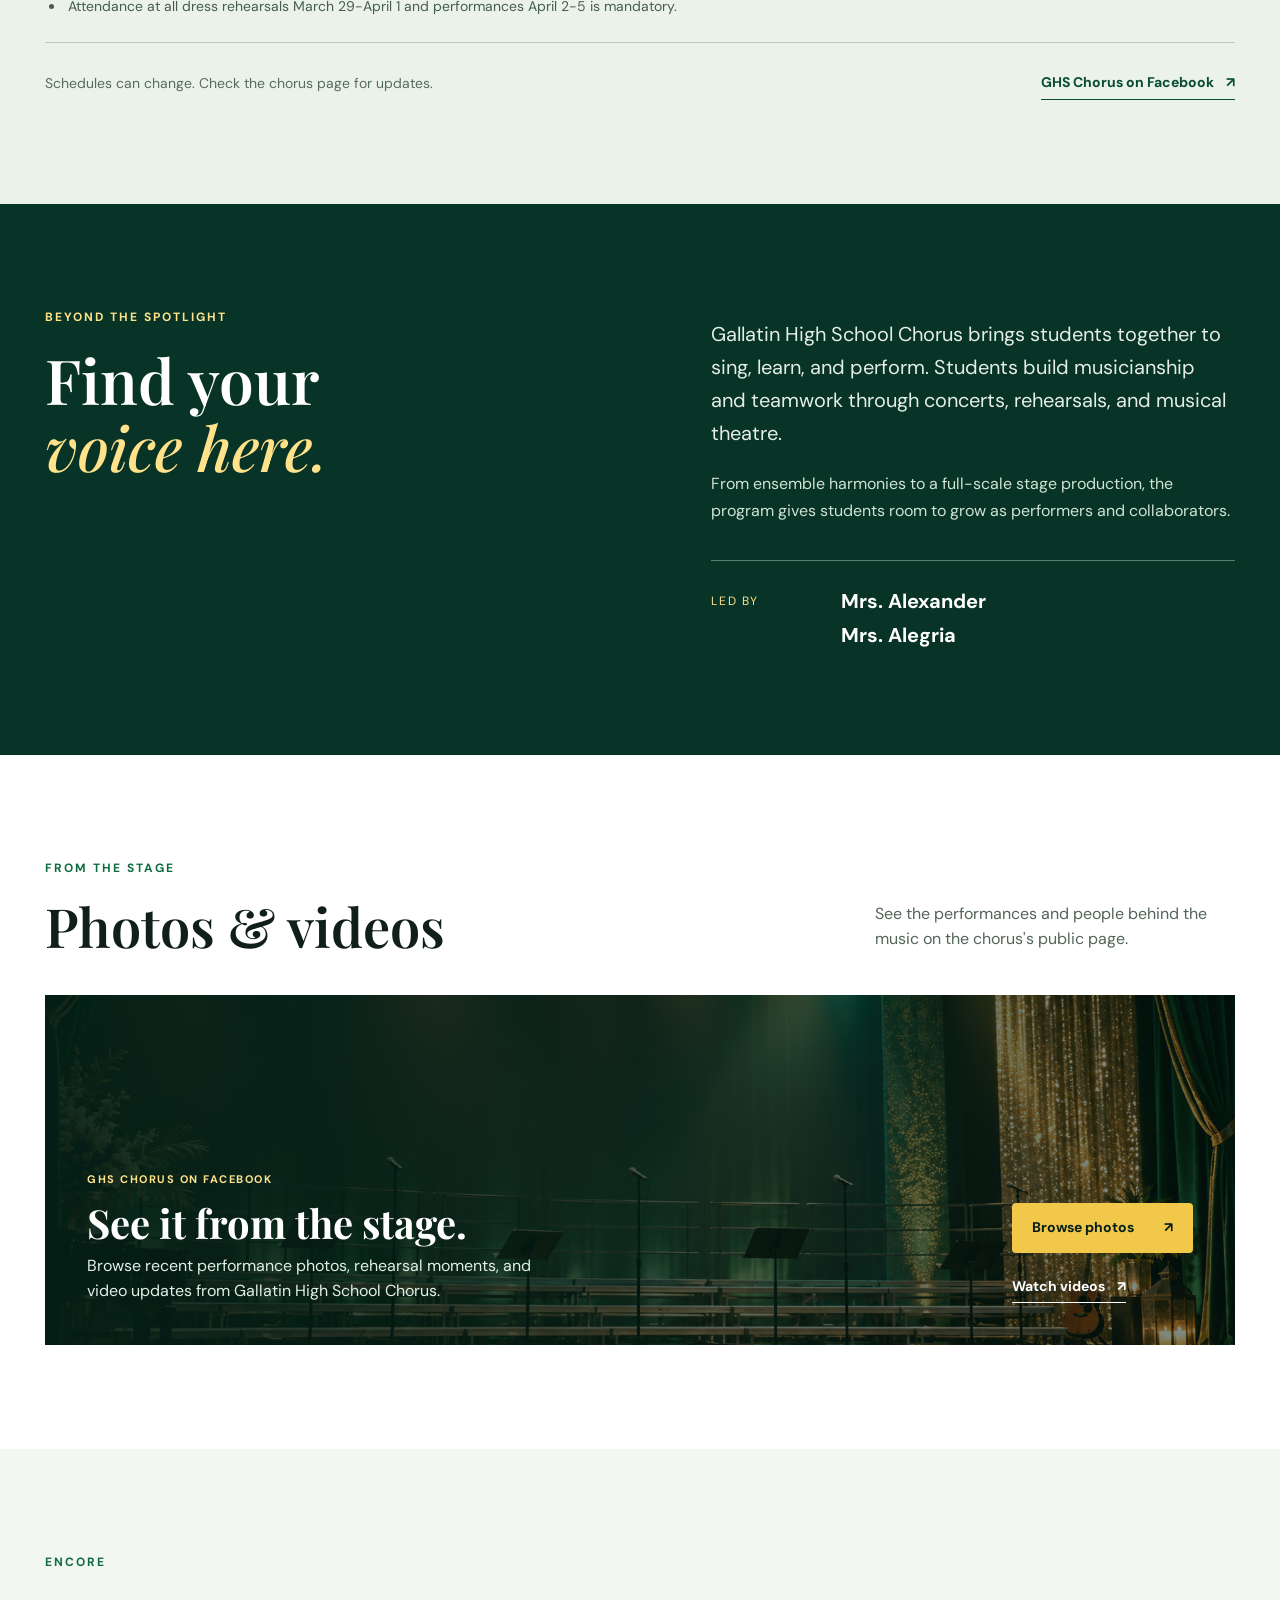
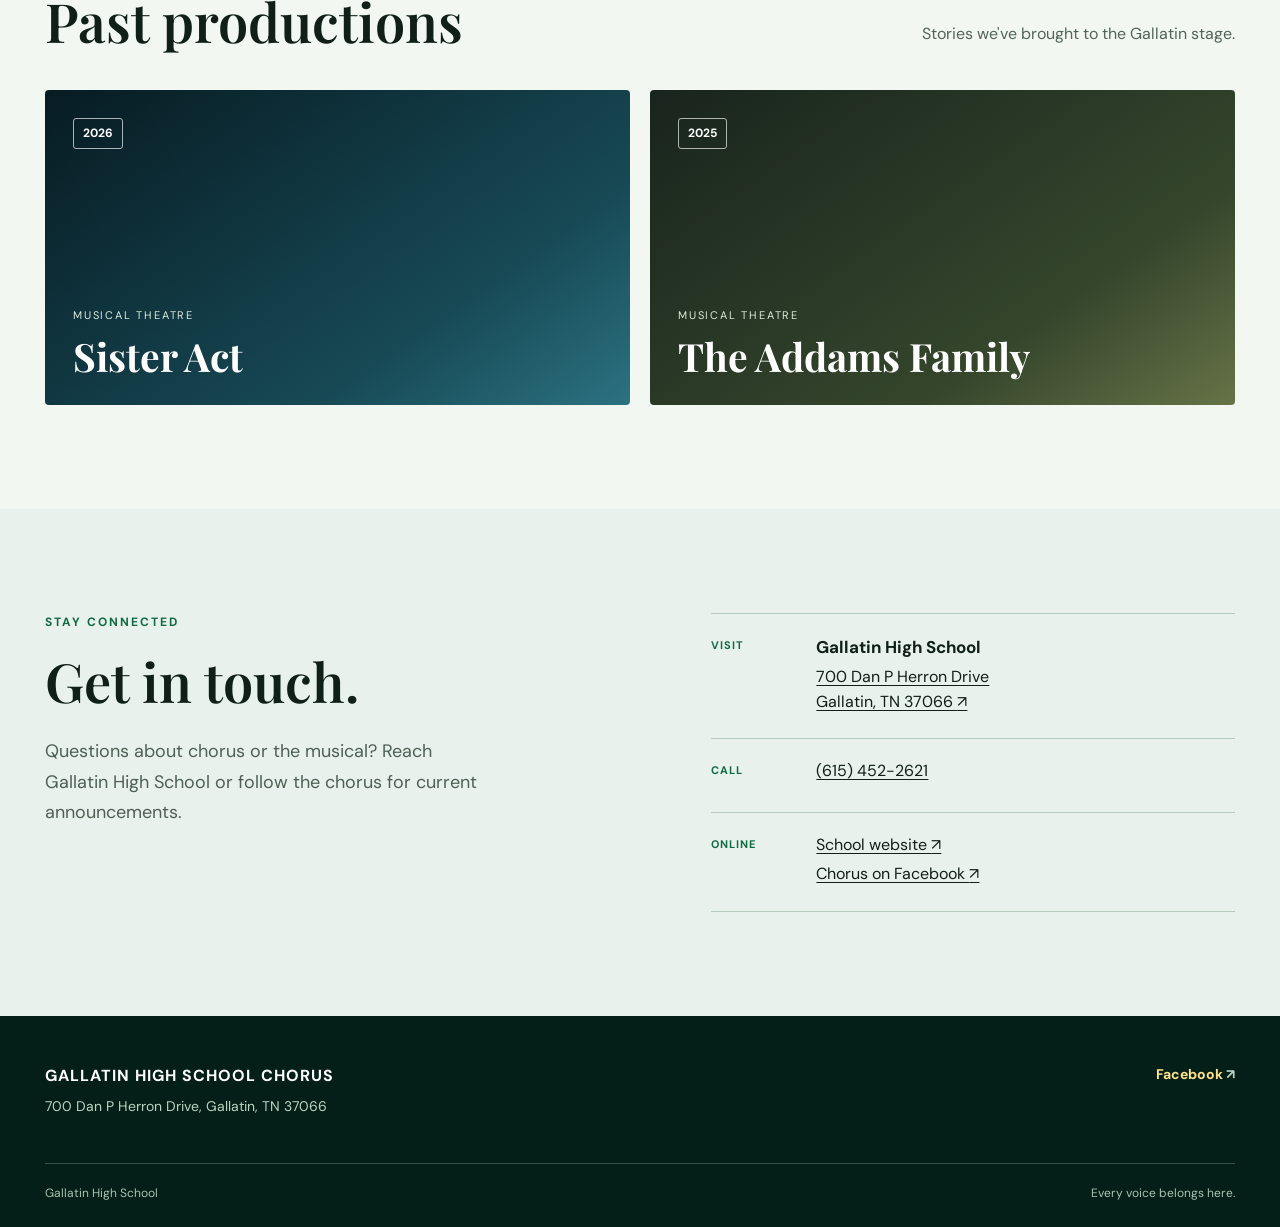
==== commit d4b9ff1d: "Refresh choir footer copy" ====
--- a/index.html
+++ b/index.html
@@ -177,7 +177,7 @@
       <div><strong>GALLATIN HIGH SCHOOL CHORUS</strong><span>700 Dan P Herron Drive, Gallatin, TN 37066</span></div>
       <a href="https://www.facebook.com/gallatinhschorus" target="_blank" rel="noopener noreferrer">Facebook <span aria-hidden="true">↗</span></a>
     </div>
-    <div class="wrap footer-bottom"><span>Gallatin High School</span><span>Music belongs here.</span></div>
+    <div class="wrap footer-bottom"><span>Gallatin High School</span><span>Every voice belongs here.</span></div>
   </footer>
   <script src="assets/site.js" defer></script>
 </body>
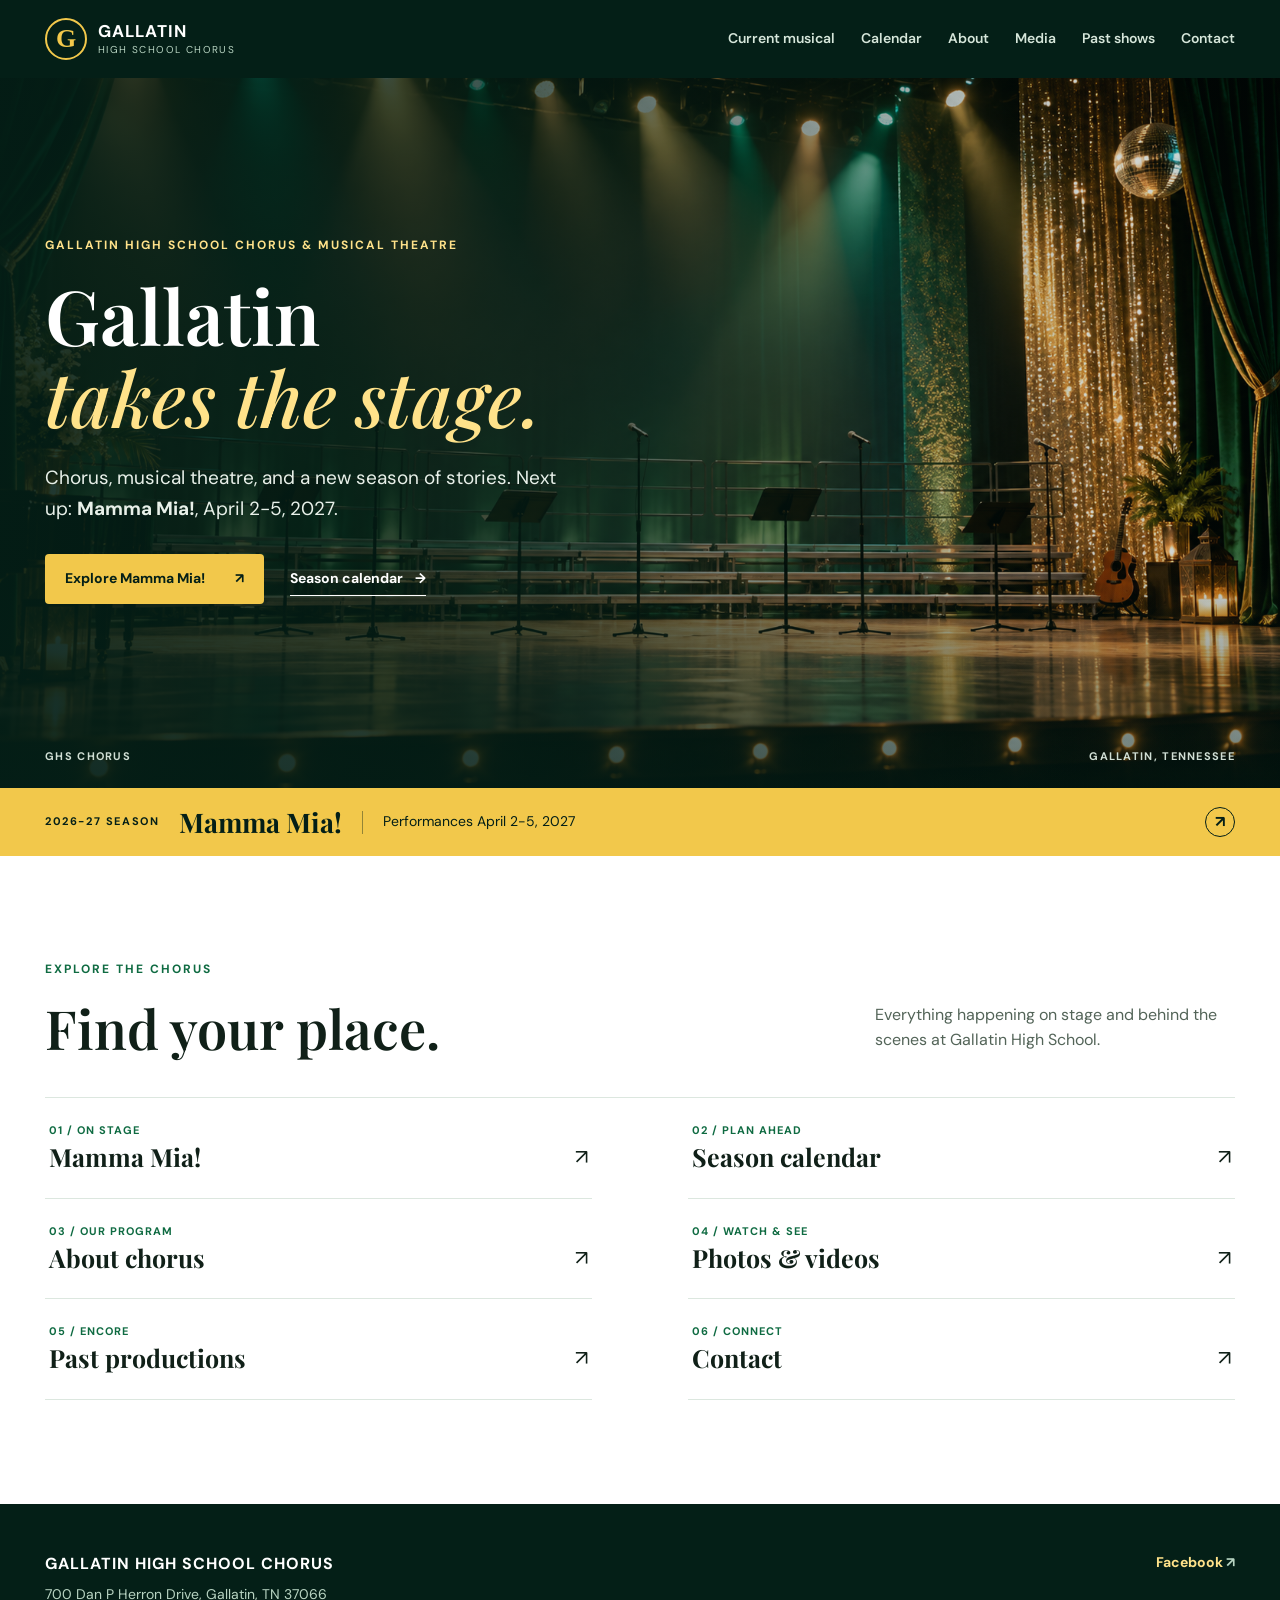
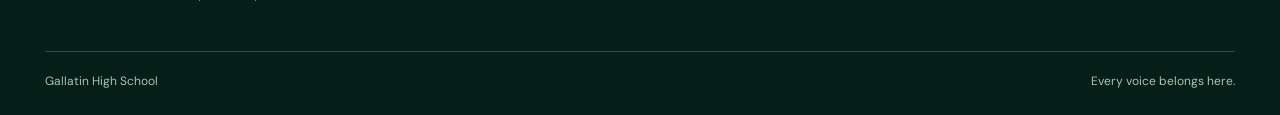
==== commit dc4c1e70: "Split choir site into dedicated pages" ====
--- a/index.html
+++ b/index.html
@@ -4,181 +4,49 @@
   <meta charset="utf-8">
   <meta name="viewport" content="width=device-width, initial-scale=1">
   <meta name="theme-color" content="#073426">
-  <meta name="description" content="Gallatin High School Chorus and Musical Theatre. Explore Mamma Mia!, meet the directors, and follow the season.">
-  <title>Gallatin High School Chorus | Music & Musical Theatre</title>
-  <link rel="icon" type="image/svg+xml" href="data:image/svg+xml,%3Csvg xmlns='http://www.w3.org/2000/svg' viewBox='0 0 64 64'%3E%3Crect width='64' height='64' rx='10' fill='%23073426'/%3E%3Cpath d='M19 44V19l27-4v25' fill='none' stroke='%23f2c84b' stroke-width='5' stroke-linecap='round' stroke-linejoin='round'/%3E%3Ccircle cx='16' cy='46' r='7' fill='%23f2c84b'/%3E%3Ccircle cx='43' cy='42' r='7' fill='%23f2c84b'/%3E%3C/svg%3E">
+  <meta name="description" content="Gallatin High School Chorus and Musical Theatre. Discover the current musical, season calendar, and more.">
+  <title>Gallatin High School Chorus | Home</title>
+  <link rel="icon" type="image/svg+xml" href="assets/favicon.svg">
   <link rel="stylesheet" href="assets/styles.css">
 </head>
 <body>
   <a class="skip-link" href="#main">Skip to content</a>
   <header class="site-header">
     <div class="header-inner wrap">
-      <a class="brand" href="#top" aria-label="Gallatin High School Chorus, home">
-        <span class="brand-mark" aria-hidden="true">G</span>
-        <span class="brand-copy"><strong>GALLATIN</strong><span>HIGH SCHOOL CHORUS</span></span>
-      </a>
-      <button class="menu-toggle" type="button" aria-expanded="false" aria-controls="site-nav" aria-label="Open menu">
-        <span></span><span></span><span></span>
-      </button>
+      <a class="brand" href="index.html" aria-label="Gallatin High School Chorus, home"><span class="brand-mark" aria-hidden="true">G</span><span class="brand-copy"><strong>GALLATIN</strong><span>HIGH SCHOOL CHORUS</span></span></a>
+      <button class="menu-toggle" type="button" aria-expanded="false" aria-controls="site-nav" aria-label="Open menu"><span></span><span></span><span></span></button>
       <nav class="site-nav" id="site-nav" aria-label="Main navigation">
-        <a href="#musical">Current musical</a>
-        <a href="#calendar">Calendar</a>
-        <a href="#about">About</a>
-        <a href="#media">Media</a>
-        <a href="#past-shows">Past shows</a>
-        <a href="#contact">Contact</a>
+        <a href="musical.html">Current musical</a><a href="calendar.html">Calendar</a><a href="about.html">About</a><a href="media.html">Media</a><a href="productions.html">Past shows</a><a href="contact.html">Contact</a>
       </nav>
     </div>
   </header>
-
   <main id="main">
-    <section class="hero" id="top" aria-labelledby="hero-title">
-      <div class="hero-image" aria-hidden="true"></div>
-      <div class="hero-shade" aria-hidden="true"></div>
+    <section class="hero" aria-labelledby="hero-title">
+      <div class="hero-image" aria-hidden="true"></div><div class="hero-shade" aria-hidden="true"></div>
       <div class="hero-content wrap">
         <p class="eyebrow light">Gallatin High School Chorus & Musical Theatre</p>
         <h1 id="hero-title">Gallatin<br><em>takes the stage.</em></h1>
         <p class="hero-intro">Chorus, musical theatre, and a new season of stories. Next up: <strong>Mamma Mia!</strong>, April 2-5, 2027.</p>
-        <div class="hero-actions">
-          <a class="button button-gold" href="#musical">Explore Mamma Mia! <span aria-hidden="true">↗</span></a>
-          <a class="text-link light-link" href="#calendar">Season calendar <span aria-hidden="true">→</span></a>
-        </div>
+        <div class="hero-actions"><a class="button button-gold" href="musical.html">Explore Mamma Mia! <span aria-hidden="true">↗</span></a><a class="text-link light-link" href="calendar.html">Season calendar <span aria-hidden="true">→</span></a></div>
       </div>
       <div class="hero-caption wrap"><span>GHS CHORUS</span><span>GALLATIN, TENNESSEE</span></div>
     </section>
-
-    <section class="season-band" aria-label="This season">
-      <div class="wrap season-inner">
-        <span class="season-label">2026-27 season</span>
-        <strong>Mamma Mia!</strong>
-        <span class="season-divider" aria-hidden="true"></span>
-        <span>Performances April 2-5, 2027</span>
-        <a href="#musical" aria-label="Learn about Mamma Mia!">↗</a>
-      </div>
-    </section>
-
-    <section class="section musical-section" id="musical" aria-labelledby="musical-title">
-      <div class="wrap musical-grid">
-        <div class="section-heading">
-          <p class="eyebrow">On the stage</p>
-          <h2 id="musical-title">Here we go <em>again.</em></h2>
-          <p>Gallatin High School Musical Theatre is preparing <strong>Mamma Mia!</strong> for the 2026-27 season. The production runs April 2-5, 2027, beginning with a daytime school performance.</p>
-          <div class="section-links">
-            <a class="button button-dark" href="#calendar">View the calendar <span aria-hidden="true">↗</span></a>
-            <a class="text-link" href="https://www.facebook.com/gallatinhschorus" target="_blank" rel="noopener noreferrer">Follow updates on Facebook <span aria-hidden="true">↗</span></a>
-          </div>
-        </div>
-        <div class="show-art" role="img" aria-label="Mamma Mia! graphic for the 2026-27 musical season">
-          <span class="show-art-top">GALLATIN HIGH SCHOOL PRESENTS</span>
-          <span class="show-art-title">MAMMA<br><i>MIA!</i></span>
-          <span class="show-art-bottom">THE 2026-27 MUSICAL SEASON</span>
-        </div>
-      </div>
-      <div class="wrap performances" aria-labelledby="performances-title">
-        <div class="performances-heading">
-          <p class="eyebrow">Save the dates</p>
-          <h3 id="performances-title">Performance schedule</h3>
-          <p>Gallatin High School, 700 Dan P Herron Drive</p>
-        </div>
-        <div class="performances-list">
-          <div><span>Fri, Apr 2</span><strong>School show</strong><span>Daytime</span></div>
-          <div><span>Fri, Apr 2</span><strong>Show #2</strong><span>6:00 PM</span></div>
-          <div><span>Sat, Apr 3</span><strong>Show #3</strong><span>6:00 PM</span></div>
-          <div><span>Sun, Apr 4</span><strong>Matinee</strong><span>3:00 PM</span></div>
-          <div><span>Mon, Apr 5</span><strong>Closing night</strong><span>6:00 PM</span></div>
-        </div>
-      </div>
-    </section>
-
-    <section class="section calendar-section" id="calendar" aria-labelledby="calendar-title">
+    <section class="season-band" aria-label="This season"><div class="wrap season-inner"><span class="season-label">2026-27 season</span><strong>Mamma Mia!</strong><span class="season-divider" aria-hidden="true"></span><span>Performances April 2-5, 2027</span><a href="musical.html" aria-label="Learn about Mamma Mia!">↗</a></div></section>
+    <section class="section home-explore" aria-labelledby="explore-title">
       <div class="wrap">
-        <div class="section-topline">
-          <div>
-            <p class="eyebrow">The season ahead</p>
-            <h2 id="calendar-title">Calendar</h2>
-          </div>
-          <p>The Mamma Mia! rehearsal and performance schedule, October 2026 through April 2027.</p>
-        </div>
-        <div class="schedule-feature" aria-label="Performance dates">
-          <span>On stage</span><strong>April 2-5, 2027</strong><span>Five shows, including a Sunday matinee</span>
-        </div>
-        <div class="schedule-controls" id="schedule-months" role="group" aria-label="Choose schedule month"></div>
-        <div id="schedule-view" aria-live="polite"></div>
-        <aside class="schedule-notes" aria-labelledby="schedule-notes-title">
-          <h3 id="schedule-notes-title">Rehearsal notes</h3>
-          <ul>
-            <li>Arrive on time. Bring your vocal score, a pencil, and water to every rehearsal.</li>
-            <li>For the December 19 White Elephant exchange, bring a fun gift valued at $10-$15.</li>
-            <li>March 29 call is strictly 1:00 PM at GHS. Be in hair, makeup, and costume by 3:00 PM for the 3:30-6:00 PM tech run.</li>
-            <li>Attendance at all dress rehearsals March 29-April 1 and performances April 2-5 is mandatory.</li>
-          </ul>
-        </aside>
-        <div class="calendar-footer"><span>Schedules can change. Check the chorus page for updates.</span><a class="text-link" href="https://www.facebook.com/gallatinhschorus" target="_blank" rel="noopener noreferrer">GHS Chorus on Facebook <span aria-hidden="true">↗</span></a></div>
-      </div>
-    </section>
-
-    <section class="section about-section" id="about" aria-labelledby="about-title">
-      <div class="wrap about-grid">
-        <div>
-          <p class="eyebrow">Beyond the spotlight</p>
-          <h2 id="about-title">Find your<br><em>voice here.</em></h2>
-        </div>
-        <div class="about-copy">
-          <p>Gallatin High School Chorus brings students together to sing, learn, and perform. Students build musicianship and teamwork through concerts, rehearsals, and musical theatre.</p>
-          <p>From ensemble harmonies to a full-scale stage production, the program gives students room to grow as performers and collaborators.</p>
-          <div class="directors">
-            <span>Led by</span>
-            <strong>Mrs. Alexander</strong>
-            <strong>Mrs. Alegria</strong>
-          </div>
-        </div>
-      </div>
-    </section>
-
-    <section class="section media-section" id="media" aria-labelledby="media-title">
-      <div class="wrap">
-        <div class="section-topline">
-          <div><p class="eyebrow">From the stage</p><h2 id="media-title">Photos & videos</h2></div>
-          <p>See the performances and people behind the music on the chorus's public page.</p>
-        </div>
-        <div class="media-collection">
-          <div class="media-collection-copy"><span class="media-kicker">GHS Chorus on Facebook</span><h3>See it from the stage.</h3><p>Browse recent performance photos, rehearsal moments, and video updates from Gallatin High School Chorus.</p></div>
-          <div class="media-collection-actions">
-            <a class="button button-gold" href="https://www.facebook.com/gallatinhschorus/photos" target="_blank" rel="noopener noreferrer">Browse photos <span aria-hidden="true">↗</span></a>
-            <a class="text-link light-link" href="https://www.facebook.com/gallatinhschorus/videos" target="_blank" rel="noopener noreferrer">Watch videos <span aria-hidden="true">↗</span></a>
-          </div>
-        </div>
-      </div>
-    </section>
-
-    <section class="section past-section" id="past-shows" aria-labelledby="past-title">
-      <div class="wrap">
-        <div class="section-topline past-topline"><div><p class="eyebrow">Encore</p><h2 id="past-title">Past productions</h2></div><p>Stories we've brought to the Gallatin stage.</p></div>
-        <div class="past-grid">
-          <article class="past-show sister"><span class="past-year">2026</span><div><span class="past-type">Musical theatre</span><h3>Sister Act</h3></div></article>
-          <article class="past-show addams"><span class="past-year">2025</span><div><span class="past-type">Musical theatre</span><h3>The Addams Family</h3></div></article>
-        </div>
-      </div>
-    </section>
-    <section class="section contact-section" id="contact" aria-labelledby="contact-title">
-      <div class="wrap contact-grid">
-        <div><p class="eyebrow">Stay connected</p><h2 id="contact-title">Get in touch.</h2><p>Questions about chorus or the musical? Reach Gallatin High School or follow the chorus for current announcements.</p></div>
-        <div class="contact-details">
-          <div><span>Visit</span><strong>Gallatin High School</strong><a href="https://maps.google.com/?q=700+Dan+P+Herron+Drive+Gallatin+TN+37066" target="_blank" rel="noopener noreferrer">700 Dan P Herron Drive<br>Gallatin, TN 37066 <span aria-hidden="true">↗</span></a></div>
-          <div><span>Call</span><a href="tel:+16154522621">(615) 452-2621</a></div>
-          <div><span>Online</span><a href="https://ghs.sumnerschools.org/" target="_blank" rel="noopener noreferrer">School website <span aria-hidden="true">↗</span></a><a href="https://www.facebook.com/gallatinhschorus" target="_blank" rel="noopener noreferrer">Chorus on Facebook <span aria-hidden="true">↗</span></a></div>
+        <div class="section-topline"><div><p class="eyebrow">Explore the chorus</p><h2 id="explore-title">Find your place.</h2></div><p>Everything happening on stage and behind the scenes at Gallatin High School.</p></div>
+        <div class="home-links">
+          <a href="musical.html"><span>01 / On stage</span><strong>Mamma Mia!</strong><span aria-hidden="true">↗</span></a>
+          <a href="calendar.html"><span>02 / Plan ahead</span><strong>Season calendar</strong><span aria-hidden="true">↗</span></a>
+          <a href="about.html"><span>03 / Our program</span><strong>About chorus</strong><span aria-hidden="true">↗</span></a>
+          <a href="media.html"><span>04 / Watch & see</span><strong>Photos & videos</strong><span aria-hidden="true">↗</span></a>
+          <a href="productions.html"><span>05 / Encore</span><strong>Past productions</strong><span aria-hidden="true">↗</span></a>
+          <a href="contact.html"><span>06 / Connect</span><strong>Contact</strong><span aria-hidden="true">↗</span></a>
         </div>
       </div>
     </section>
   </main>
-
-  <footer class="site-footer">
-    <div class="wrap footer-main">
-      <div><strong>GALLATIN HIGH SCHOOL CHORUS</strong><span>700 Dan P Herron Drive, Gallatin, TN 37066</span></div>
-      <a href="https://www.facebook.com/gallatinhschorus" target="_blank" rel="noopener noreferrer">Facebook <span aria-hidden="true">↗</span></a>
-    </div>
-    <div class="wrap footer-bottom"><span>Gallatin High School</span><span>Every voice belongs here.</span></div>
-  </footer>
+  <footer class="site-footer"><div class="wrap footer-main"><div><strong>GALLATIN HIGH SCHOOL CHORUS</strong><span>700 Dan P Herron Drive, Gallatin, TN 37066</span></div><a href="https://www.facebook.com/gallatinhschorus" target="_blank" rel="noopener noreferrer">Facebook <span aria-hidden="true">↗</span></a></div><div class="wrap footer-bottom"><span>Gallatin High School</span><span>Every voice belongs here.</span></div></footer>
   <script src="assets/site.js" defer></script>
 </body>
 </html>
--- a/assets/styles.css
+++ b/assets/styles.css
@@ -25,3 +25,10 @@
 @media(max-width:900px){.site-nav{gap:11px}.site-nav a{font-size:11px}}
 @media(max-width:720px){.performances{grid-template-columns:1fr;gap:18px;margin-top:64px}.media-collection{align-items:start;flex-direction:column;justify-content:end;padding:30px;min-height:420px}.media-collection h3{font-size:32px}.contact-grid{grid-template-columns:1fr;gap:25px}.contact-details>div{grid-template-columns:75px 1fr}}
 @media(max-width:420px){.performances-list>div{grid-template-columns:88px 1fr 75px;gap:8px;font-size:12px}.performances-list strong{font-size:14px}.media-collection{padding:24px}}
+
+.site-nav a[aria-current=page]{color:var(--gold-300)}
+.page-intro{padding-block:70px 76px}.page-intro .eyebrow{margin-bottom:12px}.page-intro h1{font-size:60px;margin-bottom:14px;max-width:850px}.page-intro h1 em{color:var(--green-700)}.page-intro>p:last-child{font-size:18px;color:#526258;max-width:650px;margin-bottom:0}
+.page-intro+.section{padding-top:82px}.page-next{background:var(--gold-500);color:var(--green-950)}.page-next .wrap{display:flex;justify-content:space-between;align-items:center;gap:20px;padding-block:28px}.page-next span:first-child{text-transform:uppercase;font-size:12px;font-weight:700;letter-spacing:1px}.page-next a{font-family:'Playfair Display',Georgia,serif;font-size:25px;font-weight:600}.page-next a:hover{text-decoration:underline;text-underline-offset:5px}
+.home-explore{background:#fff}.home-links{display:grid;grid-template-columns:1fr 1fr;column-gap:8%;border-top:1px solid var(--line)}.home-links a{display:grid;grid-template-columns:minmax(0,1fr) auto;gap:2px 12px;align-items:center;padding:24px 4px;border-bottom:1px solid var(--line);transition:color .2s}.home-links a:hover{color:var(--green-700)}.home-links a span:first-child{grid-column:1 / -1;color:var(--green-700);font-size:11px;font-weight:700;text-transform:uppercase;letter-spacing:1px}.home-links a strong{font-family:'Playfair Display',Georgia,serif;font-size:25px;line-height:1.2}.home-links a span:last-child{font-size:21px}
+@media(max-width:720px){.page-intro{padding-block:52px 58px}.page-intro h1{font-size:45px}.page-intro+.section{padding-top:68px}.home-links{grid-template-columns:1fr}.page-next .wrap{align-items:start;flex-direction:column;gap:5px}.page-next a{font-size:22px}}
+@media(max-width:420px){.page-intro h1{font-size:38px}}
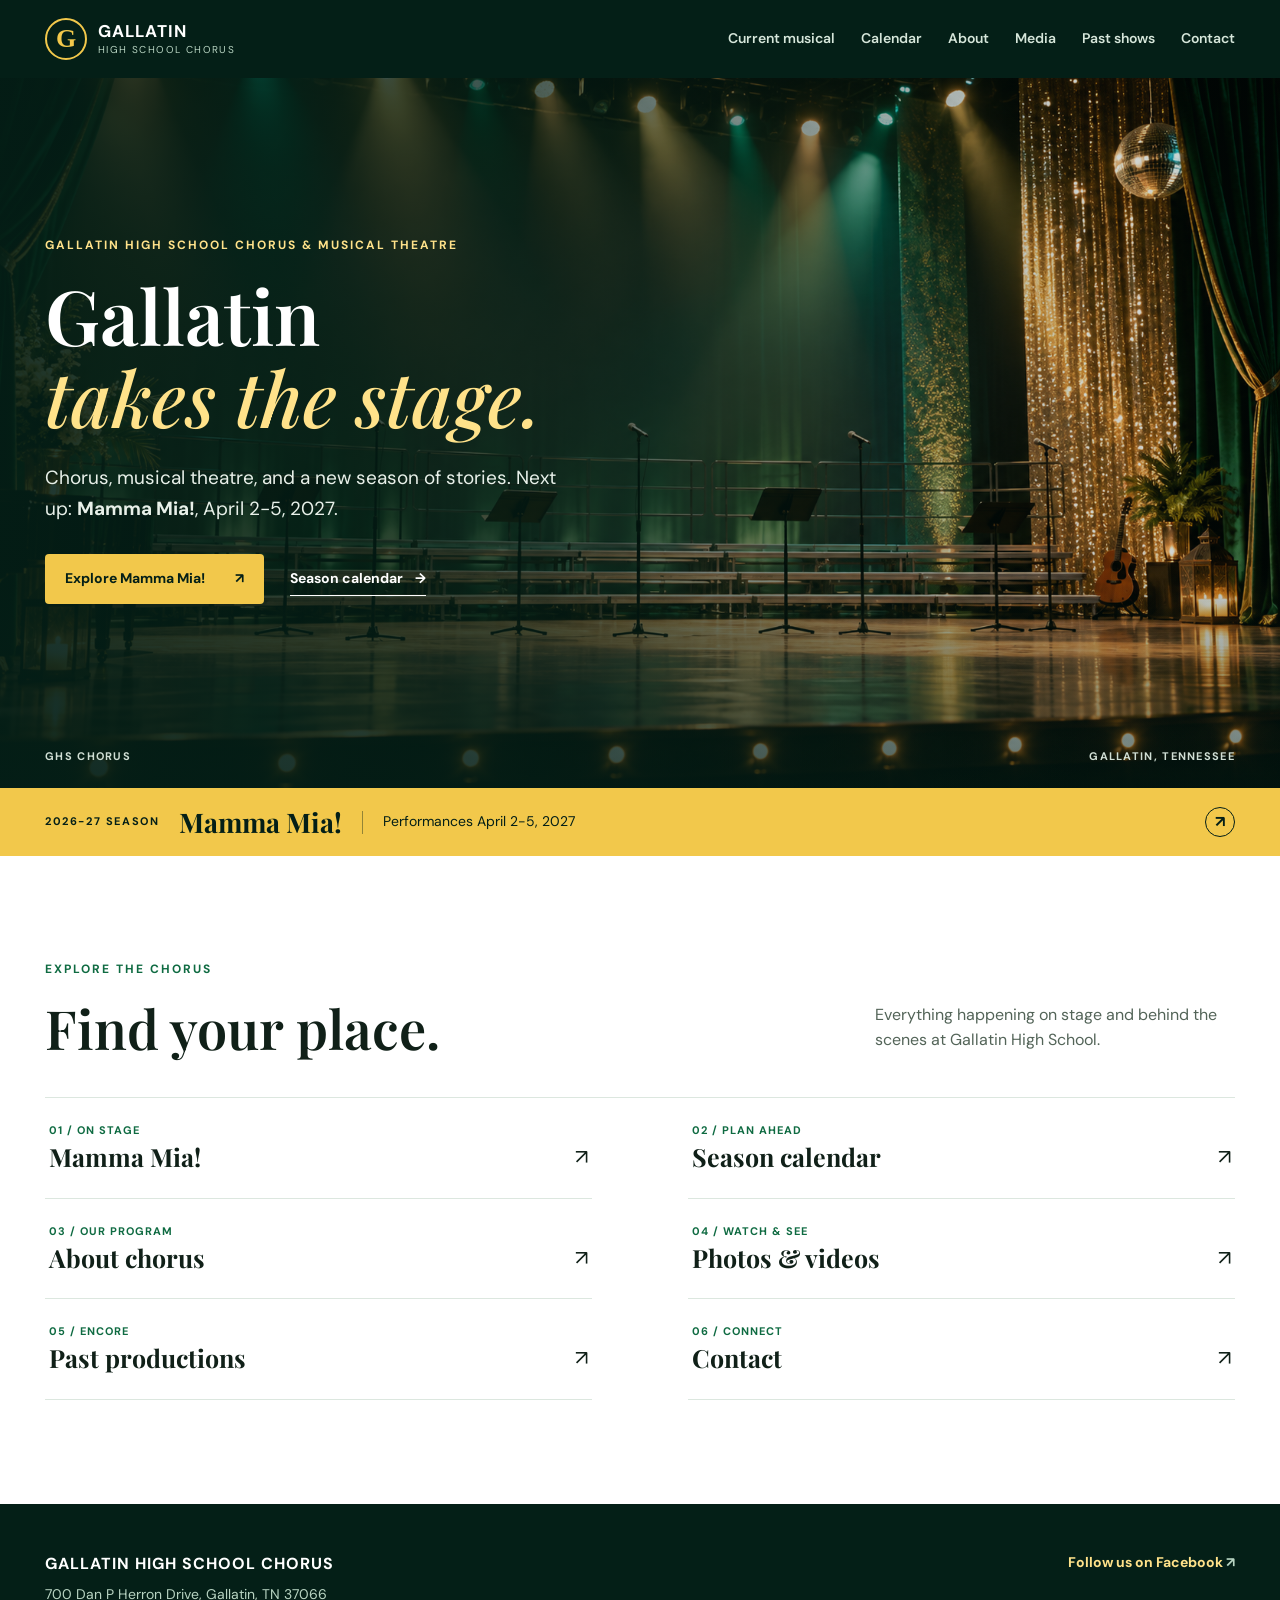
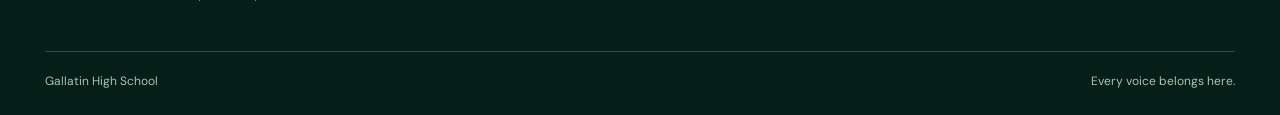
==== commit 50ede902: "Clarify Facebook link labels" ====
--- a/index.html
+++ b/index.html
@@ -46,7 +46,7 @@
       </div>
     </section>
   </main>
-  <footer class="site-footer"><div class="wrap footer-main"><div><strong>GALLATIN HIGH SCHOOL CHORUS</strong><span>700 Dan P Herron Drive, Gallatin, TN 37066</span></div><a href="https://www.facebook.com/gallatinhschorus" target="_blank" rel="noopener noreferrer">Facebook <span aria-hidden="true">↗</span></a></div><div class="wrap footer-bottom"><span>Gallatin High School</span><span>Every voice belongs here.</span></div></footer>
+  <footer class="site-footer"><div class="wrap footer-main"><div><strong>GALLATIN HIGH SCHOOL CHORUS</strong><span>700 Dan P Herron Drive, Gallatin, TN 37066</span></div><a href="https://www.facebook.com/gallatinhschorus" target="_blank" rel="noopener noreferrer">Follow us on Facebook <span aria-hidden="true">↗</span></a></div><div class="wrap footer-bottom"><span>Gallatin High School</span><span>Every voice belongs here.</span></div></footer>
   <script src="assets/site.js" defer></script>
 </body>
 </html>
--- a/assets/styles.css
+++ b/assets/styles.css
@@ -32,3 +32,14 @@
 .home-explore{background:#fff}.home-links{display:grid;grid-template-columns:1fr 1fr;column-gap:8%;border-top:1px solid var(--line)}.home-links a{display:grid;grid-template-columns:minmax(0,1fr) auto;gap:2px 12px;align-items:center;padding:24px 4px;border-bottom:1px solid var(--line);transition:color .2s}.home-links a:hover{color:var(--green-700)}.home-links a span:first-child{grid-column:1 / -1;color:var(--green-700);font-size:11px;font-weight:700;text-transform:uppercase;letter-spacing:1px}.home-links a strong{font-family:'Playfair Display',Georgia,serif;font-size:25px;line-height:1.2}.home-links a span:last-child{font-size:21px}
 @media(max-width:720px){.page-intro{padding-block:52px 58px}.page-intro h1{font-size:45px}.page-intro+.section{padding-top:68px}.home-links{grid-template-columns:1fr}.page-next .wrap{align-items:start;flex-direction:column;gap:5px}.page-next a{font-size:22px}}
 @media(max-width:420px){.page-intro h1{font-size:38px}}
+
+.show-poster{margin:0;justify-self:center;width:min(100%,470px)}.poster-image{aspect-ratio:2/3;overflow:hidden;box-shadow:14px 14px 0 var(--gold-500)}.poster-image img{width:100%;height:100%;object-fit:cover}.show-poster figcaption{margin-top:22px;color:var(--muted);font-size:12px;text-align:center}
+.director-portrait{display:flex;align-items:center;gap:20px;margin:30px 0 0;padding-top:25px;border-top:1px solid #54816a}.director-portrait img{width:112px;height:112px;object-fit:cover;border-radius:4px}.director-portrait figcaption{display:flex;flex-direction:column;gap:3px}.director-portrait strong{font-size:18px}.director-portrait span{font-size:13px;color:var(--gold-300)}
+.past-show{position:relative;overflow:hidden}.past-show>img{position:absolute;inset:0;width:100%;height:100%;object-fit:cover;transition:transform .3s}.past-show:hover>img{transform:scale(1.035)}.past-show:before{content:'';position:absolute;inset:0;background:linear-gradient(180deg,rgba(4,20,18,.28),rgba(4,20,18,.15) 34%,rgba(4,20,18,.88));z-index:1}.past-show .past-year,.past-show>div{position:relative;z-index:2}.past-show h3 span{font-family:'DM Sans',Arial,sans-serif;font-size:20px}.past-show.sister>img{object-position:center 34%}.past-show.addams>img{object-position:center 38%}
+.media-preview{display:grid;grid-template-columns:190px 1fr;align-items:center;gap:40px;padding:28px 0;border-block:1px solid var(--line)}.media-preview img{width:190px;height:280px;object-fit:cover}.media-preview h3{font-family:'Playfair Display',Georgia,serif;font-size:34px;margin:8px 0}.media-preview p{color:#526258;margin-bottom:20px}.media-preview .media-kicker{color:var(--green-700)}
+.gallery-group{margin-top:70px;scroll-margin-top:95px}.gallery-heading{display:flex;align-items:end;justify-content:space-between;gap:25px;margin-bottom:23px;padding-bottom:14px;border-bottom:1px solid var(--line)}.gallery-heading span{text-transform:uppercase;color:var(--green-700);font-size:11px;font-weight:700;letter-spacing:1px}.gallery-heading h3{font-family:'Playfair Display',Georgia,serif;font-size:33px;margin:6px 0 0}.gallery-heading .text-link{flex:none;color:var(--green-800)}.photo-grid{display:grid;grid-template-columns:repeat(3,minmax(0,1fr));gap:18px}.photo-grid figure{min-width:0;margin:0}.photo-grid a{display:block;overflow:hidden;background:#dce7df}.photo-grid img{width:100%;aspect-ratio:4/3;object-fit:cover;transition:transform .3s}.photo-grid a:hover img{transform:scale(1.035)}.photo-grid figcaption{font-size:13px;color:#536458;padding-top:9px}.video-band{display:flex;align-items:center;justify-content:space-between;gap:32px;margin-top:82px;padding:30px;background:var(--green-900);color:#fff}.video-band h3{font-family:'Playfair Display',Georgia,serif;font-size:27px;margin:8px 0}.video-band p{color:#d8eadc;margin:0}.video-band .button{flex:none}
+@media(max-width:720px){.show-poster{width:min(100% - 14px,430px)}.media-preview{grid-template-columns:120px 1fr;gap:20px}.media-preview img{width:120px;height:178px}.media-preview h3{font-size:26px}.photo-grid{grid-template-columns:repeat(2,minmax(0,1fr));gap:20px 12px}.gallery-heading{align-items:start;flex-direction:column;gap:8px}.video-band{align-items:start;flex-direction:column}.director-portrait img{width:96px;height:96px}}
+@media(max-width:420px){.media-preview{grid-template-columns:90px 1fr;gap:15px}.media-preview img{width:90px;height:133px}.media-preview h3{font-size:23px}.media-preview p{font-size:14px;margin-bottom:10px}.photo-grid img{aspect-ratio:1}.video-band{padding:24px}}
+
+.leadership-section{background:#fff}.leadership-grid{display:grid;grid-template-columns:1fr 1fr;gap:7%;border-top:1px solid var(--line)}.leader-profile{padding-top:28px}.leader-profile+.leader-profile{border-left:1px solid var(--line);padding-left:7%}.leader-role{color:var(--green-700);font-size:11px;font-weight:700;letter-spacing:1.2px;text-transform:uppercase;margin-bottom:9px}.leader-profile h3{font-family:'Playfair Display',Georgia,serif;font-size:30px;margin-bottom:18px}.leader-profile>p:not(.leader-role){max-width:470px;color:#4e6054;line-height:1.75}.leader-profile p a{text-decoration:underline;text-underline-offset:3px}.leader-profile a:hover{color:var(--green-700)}.leader-heading{display:flex;align-items:start;justify-content:space-between;gap:20px}.leader-heading img{width:112px;height:112px;object-fit:cover;border-radius:4px;flex:none}.leader-profile .text-link{color:var(--green-800)}
+@media(max-width:720px){.leadership-grid{grid-template-columns:1fr;gap:30px}.leader-profile+.leader-profile{border-left:0;border-top:1px solid var(--line);padding-left:0}.leader-heading img{width:88px;height:88px}.leader-profile h3{font-size:27px}}
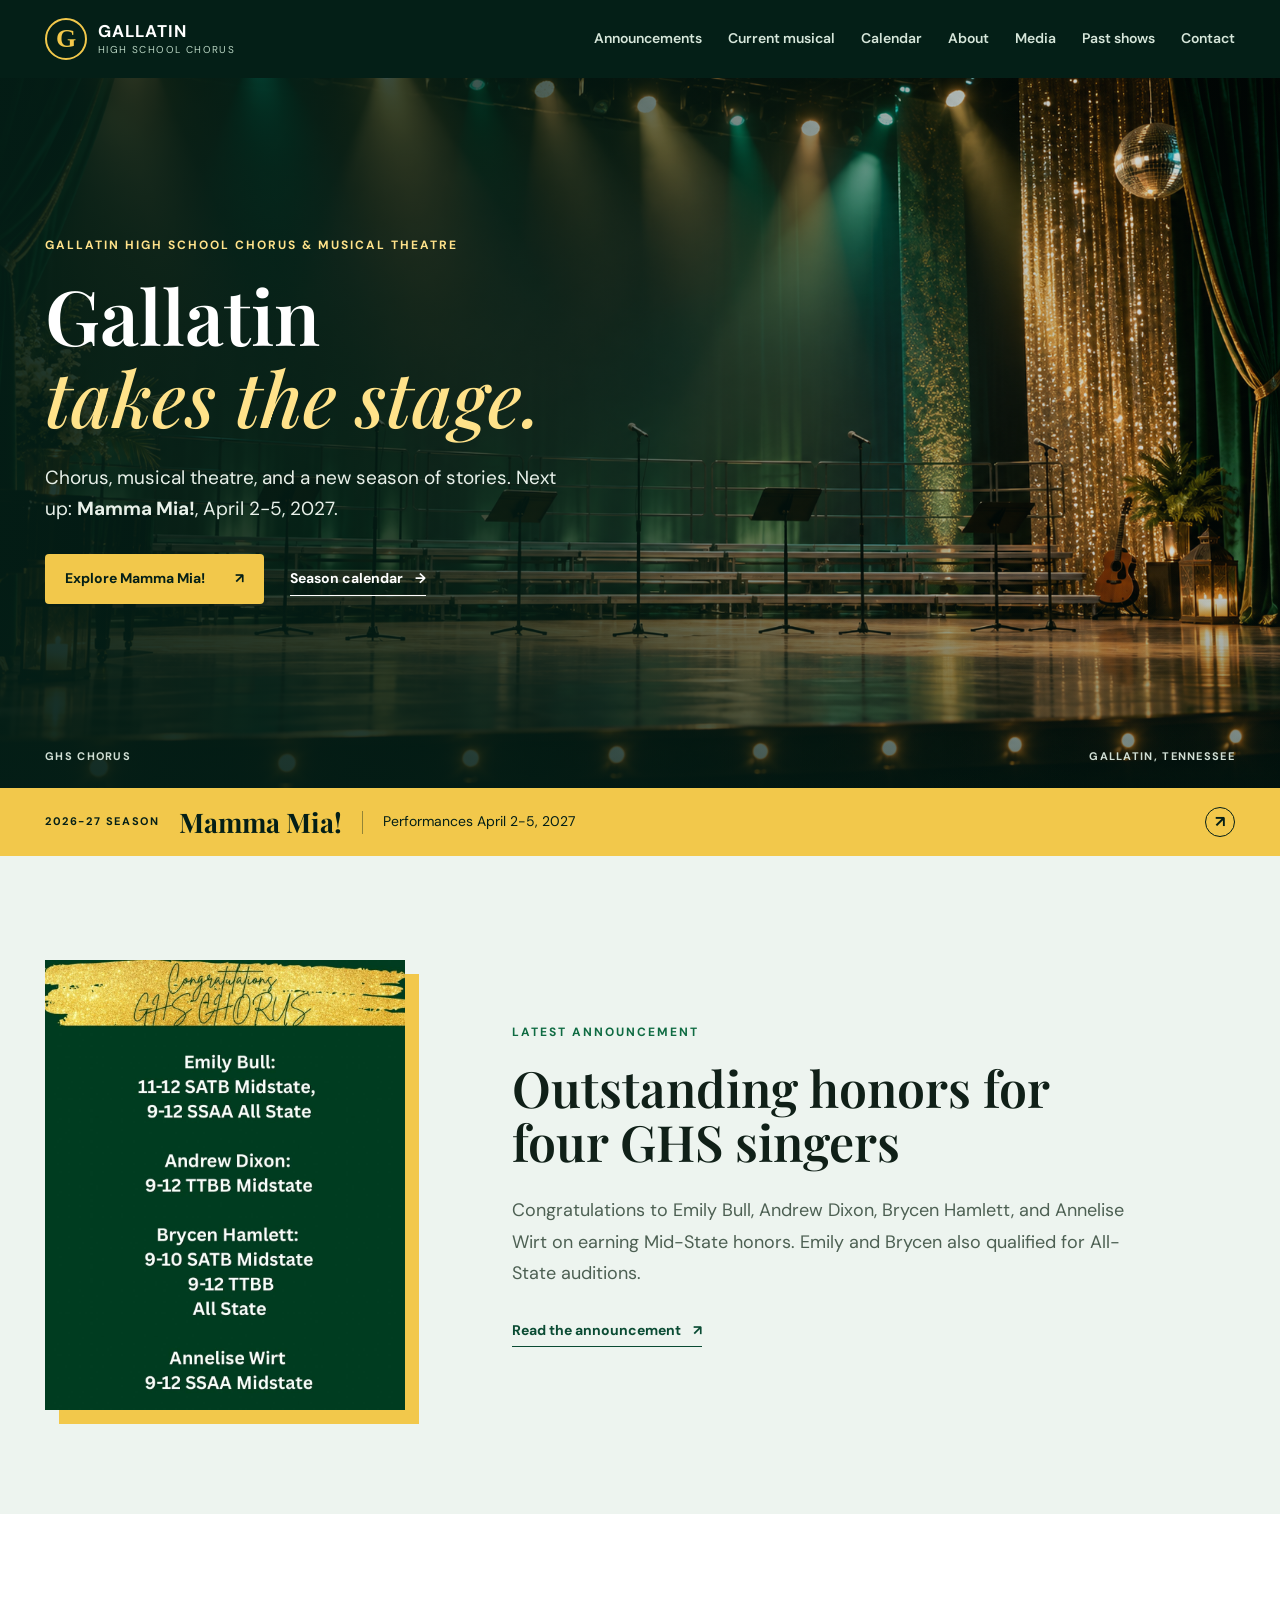
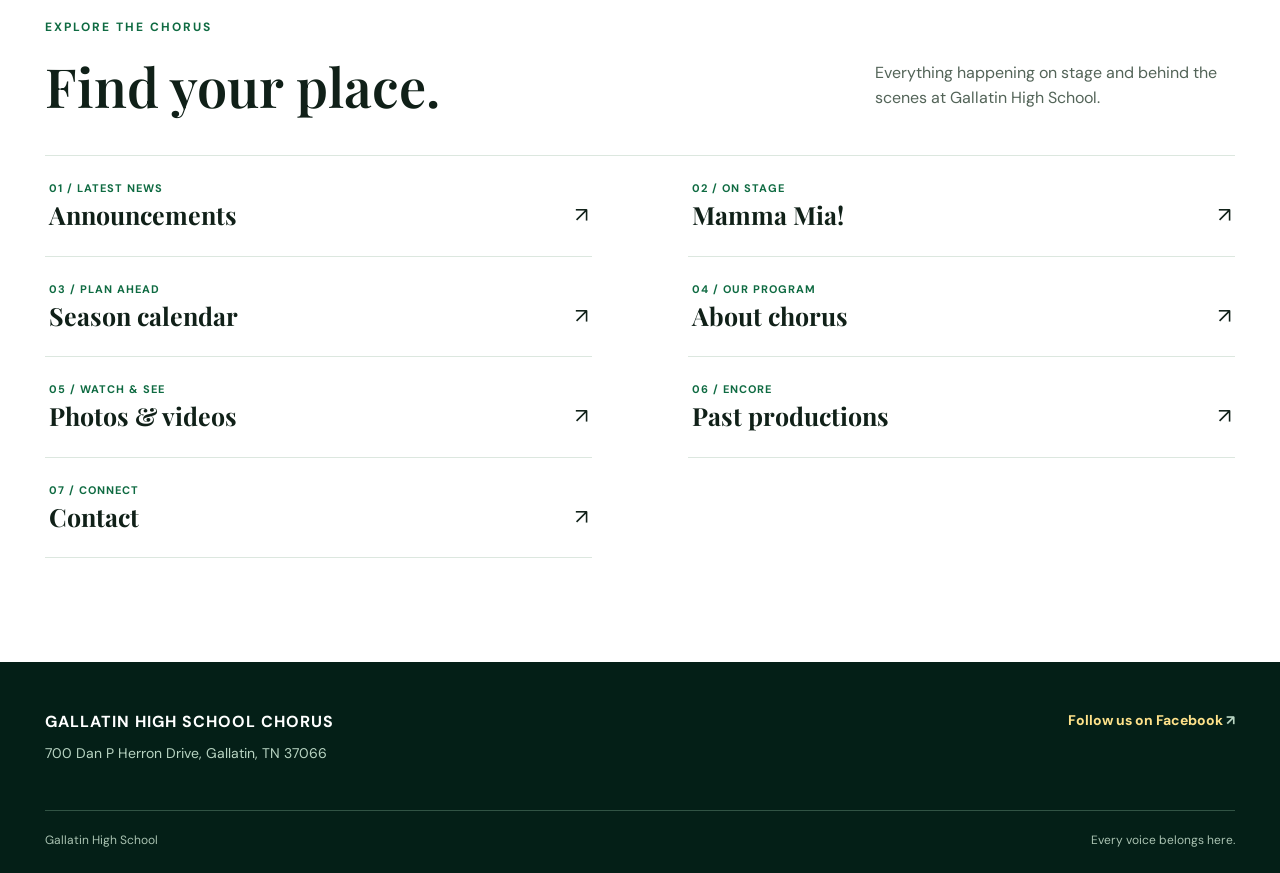
==== commit 35de004f: "Add chorus announcements section" ====
--- a/index.html
+++ b/index.html
@@ -16,7 +16,7 @@
       <a class="brand" href="index.html" aria-label="Gallatin High School Chorus, home"><span class="brand-mark" aria-hidden="true">G</span><span class="brand-copy"><strong>GALLATIN</strong><span>HIGH SCHOOL CHORUS</span></span></a>
       <button class="menu-toggle" type="button" aria-expanded="false" aria-controls="site-nav" aria-label="Open menu"><span></span><span></span><span></span></button>
       <nav class="site-nav" id="site-nav" aria-label="Main navigation">
-        <a href="musical.html">Current musical</a><a href="calendar.html">Calendar</a><a href="about.html">About</a><a href="media.html">Media</a><a href="productions.html">Past shows</a><a href="contact.html">Contact</a>
+        <a href="announcements.html">Announcements</a><a href="musical.html">Current musical</a><a href="calendar.html">Calendar</a><a href="about.html">About</a><a href="media.html">Media</a><a href="productions.html">Past shows</a><a href="contact.html">Contact</a>
       </nav>
     </div>
   </header>
@@ -32,16 +32,23 @@
       <div class="hero-caption wrap"><span>GHS CHORUS</span><span>GALLATIN, TENNESSEE</span></div>
     </section>
     <section class="season-band" aria-label="This season"><div class="wrap season-inner"><span class="season-label">2026-27 season</span><strong>Mamma Mia!</strong><span class="season-divider" aria-hidden="true"></span><span>Performances April 2-5, 2027</span><a href="musical.html" aria-label="Learn about Mamma Mia!">↗</a></div></section>
+    <section class="section home-announcement" aria-labelledby="latest-announcement-title">
+      <div class="wrap home-announcement-grid">
+        <a class="home-announcement-image" href="announcements.html" aria-label="Read the Mid-State and All-State honors announcement"><img src="assets/photos/midstate-allstate-honors-2026.png" alt="Congratulations graphic for four GHS Chorus students earning Mid-State and All-State honors" width="1024" height="1280"></a>
+        <div class="home-announcement-copy"><p class="eyebrow">Latest announcement</p><h2 id="latest-announcement-title">Outstanding honors for four GHS singers</h2><p>Congratulations to Emily Bull, Andrew Dixon, Brycen Hamlett, and Annelise Wirt on earning Mid-State honors. Emily and Brycen also qualified for All-State auditions.</p><a class="text-link" href="announcements.html">Read the announcement <span aria-hidden="true">↗</span></a></div>
+      </div>
+    </section>
     <section class="section home-explore" aria-labelledby="explore-title">
       <div class="wrap">
         <div class="section-topline"><div><p class="eyebrow">Explore the chorus</p><h2 id="explore-title">Find your place.</h2></div><p>Everything happening on stage and behind the scenes at Gallatin High School.</p></div>
         <div class="home-links">
-          <a href="musical.html"><span>01 / On stage</span><strong>Mamma Mia!</strong><span aria-hidden="true">↗</span></a>
-          <a href="calendar.html"><span>02 / Plan ahead</span><strong>Season calendar</strong><span aria-hidden="true">↗</span></a>
-          <a href="about.html"><span>03 / Our program</span><strong>About chorus</strong><span aria-hidden="true">↗</span></a>
-          <a href="media.html"><span>04 / Watch & see</span><strong>Photos & videos</strong><span aria-hidden="true">↗</span></a>
-          <a href="productions.html"><span>05 / Encore</span><strong>Past productions</strong><span aria-hidden="true">↗</span></a>
-          <a href="contact.html"><span>06 / Connect</span><strong>Contact</strong><span aria-hidden="true">↗</span></a>
+          <a href="announcements.html"><span>01 / Latest news</span><strong>Announcements</strong><span aria-hidden="true">↗</span></a>
+          <a href="musical.html"><span>02 / On stage</span><strong>Mamma Mia!</strong><span aria-hidden="true">↗</span></a>
+          <a href="calendar.html"><span>03 / Plan ahead</span><strong>Season calendar</strong><span aria-hidden="true">↗</span></a>
+          <a href="about.html"><span>04 / Our program</span><strong>About chorus</strong><span aria-hidden="true">↗</span></a>
+          <a href="media.html"><span>05 / Watch & see</span><strong>Photos & videos</strong><span aria-hidden="true">↗</span></a>
+          <a href="productions.html"><span>06 / Encore</span><strong>Past productions</strong><span aria-hidden="true">↗</span></a>
+          <a href="contact.html"><span>07 / Connect</span><strong>Contact</strong><span aria-hidden="true">↗</span></a>
         </div>
       </div>
     </section>
--- a/assets/styles.css
+++ b/assets/styles.css
@@ -16,7 +16,7 @@
 @media(max-width:420px){.hero h1{font-size:47px}.hero-actions{align-items:flex-start;flex-direction:column;gap:18px}.show-art-title{font-size:54px}.show-art{min-height:315px}.section h2{font-size:38px}.about-section h2{font-size:46px}.directors{grid-template-columns:1fr;gap:4px}.directors span{grid-row:auto;margin-bottom:7px}.hero-caption span:last-child{display:none}}
 @media(prefers-reduced-motion:reduce){html{scroll-behavior:auto}.button{transition:none}}
 
-.schedule-feature{display:flex;align-items:center;gap:24px;flex-wrap:wrap;background:var(--green-900);color:#fff;padding:20px 24px;border-radius:4px;margin-bottom:26px}.schedule-feature span:first-child{text-transform:uppercase;color:var(--gold-300);font-size:12px;font-weight:700;letter-spacing:1px}.schedule-feature strong{font-family:'Playfair Display',Georgia,serif;font-size:25px;line-height:1.15}.schedule-feature span:last-child{font-size:14px;color:#d7e7dc;margin-left:auto}.schedule-controls{display:flex;gap:8px;overflow-x:auto;padding:4px 0 12px;scrollbar-width:thin}.schedule-month{flex:none;border:1px solid #a3bca9;background:transparent;color:var(--green-900);font-weight:700;font-size:14px;padding:9px 15px;border-radius:4px;cursor:pointer}.schedule-month:hover{background:#d9eadc}.schedule-month[aria-pressed=true]{background:var(--green-900);border-color:var(--green-900);color:#fff}.schedule-month-panel{margin-top:26px}.schedule-month-panel h3{font-family:'Playfair Display',Georgia,serif;font-size:27px;margin:0 0 16px}.schedule-list{border-top:1px solid #b5cbbb}.schedule-item{display:grid;grid-template-columns:110px minmax(0,1fr) 195px;gap:22px;align-items:start;padding:20px 14px 20px 12px;border-bottom:1px solid #b5cbbb;border-left:4px solid transparent}.schedule-item[data-kind=show]{border-left-color:var(--gold-500);background:#f5f1dc}.schedule-item[data-kind=break]{color:#526b59;background:#e0e9df}.schedule-item[data-kind=optional]{border-left-color:#80b9c0}.schedule-item[data-kind=special]{border-left-color:var(--green-500)}.schedule-date{font-family:'Playfair Display',Georgia,serif;font-size:19px;font-weight:600;color:var(--green-800);line-height:1.3}.schedule-body h4{font-family:'DM Sans',Arial,sans-serif;font-size:17px;line-height:1.35;margin:0}.schedule-body p{font-size:14px;color:#596d5e;margin:7px 0 0;line-height:1.5}.schedule-meta{text-align:right;display:flex;flex-direction:column;align-items:flex-end;gap:8px}.schedule-meta strong{font-size:14px;line-height:1.4}.schedule-meta span{font-size:11px;text-transform:uppercase;font-weight:700;letter-spacing:.6px;color:var(--green-800);border:1px solid #a3bca9;border-radius:3px;padding:3px 7px;line-height:1.3}.schedule-notes{margin-top:34px;padding:25px 0;border-block:1px solid #b5cbbb}.schedule-notes h3{font-family:'Playfair Display',Georgia,serif;font-size:24px;margin:0 0 12px}.schedule-notes ul{margin:0;padding-left:20px;display:grid;gap:8px;color:#475e4d;font-size:14px}.schedule-notes li{padding-left:3px}
+.schedule-feature{display:flex;align-items:center;gap:24px;flex-wrap:wrap;background:var(--green-900);color:#fff;padding:20px 24px;border-radius:4px;margin-bottom:26px}.schedule-feature span:first-child{text-transform:uppercase;color:var(--gold-300);font-size:12px;font-weight:700;letter-spacing:1px}.schedule-feature strong{font-family:'Playfair Display',Georgia,serif;font-size:25px;line-height:1.15}.schedule-feature span:last-child{font-size:14px;color:#d7e7dc;margin-left:auto}.schedule-filters{display:flex;gap:8px;flex-wrap:wrap;margin-bottom:12px}.schedule-filter{border:1px solid var(--green-700);background:#fff;color:var(--green-900);font-weight:700;font-size:14px;padding:9px 15px;border-radius:4px;cursor:pointer}.schedule-filter:hover{background:#e5efe7}.schedule-filter[aria-pressed=true]{background:var(--gold-500);border-color:var(--gold-500);color:var(--green-950)}.schedule-controls{display:flex;gap:8px;overflow-x:auto;padding:4px 0 12px;scrollbar-width:thin}.schedule-month{flex:none;border:1px solid #a3bca9;background:transparent;color:var(--green-900);font-weight:700;font-size:14px;padding:9px 15px;border-radius:4px;cursor:pointer}.schedule-month:hover{background:#d9eadc}.schedule-month[aria-pressed=true]{background:var(--green-900);border-color:var(--green-900);color:#fff}.schedule-month-panel{margin-top:26px}.schedule-month-panel h3{font-family:'Playfair Display',Georgia,serif;font-size:27px;margin:0 0 16px}.schedule-list{border-top:1px solid #b5cbbb}.schedule-item{display:grid;grid-template-columns:110px minmax(0,1fr) 195px;gap:22px;align-items:start;padding:20px 14px 20px 12px;border-bottom:1px solid #b5cbbb;border-left:4px solid transparent}.schedule-item[data-track=choir]{background:#f7faf7}.schedule-item[data-kind=concert]{border-left-color:var(--gold-500);background:#fff9e8}.schedule-item[data-kind=audition]{border-left-color:#397f88}.schedule-item[data-kind=festival]{border-left-color:var(--green-500)}.schedule-item[data-kind=trip]{border-left-color:#6c8cab}.schedule-item[data-kind=special-event]{border-left-color:var(--gold-500)}.schedule-item[data-kind=show]{border-left-color:var(--gold-500);background:#f5f1dc}.schedule-item[data-kind=break]{color:#526b59;background:#e0e9df}.schedule-item[data-kind=optional]{border-left-color:#80b9c0}.schedule-item[data-kind=special]{border-left-color:var(--green-500)}.schedule-date{font-family:'Playfair Display',Georgia,serif;font-size:19px;font-weight:600;color:var(--green-800);line-height:1.3}.schedule-body h4{font-family:'DM Sans',Arial,sans-serif;font-size:17px;line-height:1.35;margin:0}.schedule-body p{font-size:14px;color:#596d5e;margin:7px 0 0;line-height:1.5}.schedule-meta{text-align:right;display:flex;flex-direction:column;align-items:flex-end;gap:8px}.schedule-meta strong{font-size:14px;line-height:1.4}.schedule-meta span{font-size:11px;text-transform:uppercase;font-weight:700;letter-spacing:.6px;color:var(--green-800);border:1px solid #a3bca9;border-radius:3px;padding:3px 7px;line-height:1.3}.schedule-notes{margin-top:34px;padding:25px 0;border-block:1px solid #b5cbbb}.schedule-notes h3{font-family:'Playfair Display',Georgia,serif;font-size:24px;margin:0 0 12px}.schedule-notes ul{margin:0;padding-left:20px;display:grid;gap:8px;color:#475e4d;font-size:14px}.schedule-notes li{padding-left:3px}
 @media(max-width:720px){.schedule-feature{gap:8px 16px}.schedule-feature span:first-child{width:100%}.schedule-feature span:last-child{margin-left:0;width:100%}.schedule-item{grid-template-columns:minmax(0,1fr) minmax(0,1.2fr);grid-template-areas:'date meta' 'body body';gap:10px 12px;padding:18px 10px}.schedule-date{grid-area:date}.schedule-body{grid-area:body}.schedule-meta{grid-area:meta;gap:5px}.schedule-meta span{font-size:10px}.schedule-month-panel h3{font-size:25px}}
 
 .performances{margin-top:86px;display:grid;grid-template-columns:minmax(230px,.7fr) 1.3fr;gap:8%;padding-top:38px;border-top:1px solid var(--line)}.performances-heading h3{font-family:'Playfair Display',Georgia,serif;font-size:30px;margin-bottom:12px}.performances-heading p:last-child{color:var(--muted);font-size:14px}.performances-list{border-top:1px solid var(--line)}.performances-list>div{display:grid;grid-template-columns:110px 1fr 90px;align-items:center;gap:14px;min-height:57px;border-bottom:1px solid var(--line);font-size:14px}.performances-list strong{font-size:16px}.performances-list>div>span:last-child{text-align:right;color:var(--green-800);font-weight:700}
@@ -43,3 +43,8 @@
 
 .leadership-section{background:#fff}.leadership-grid{display:grid;grid-template-columns:1fr 1fr;gap:7%;border-top:1px solid var(--line)}.leader-profile{padding-top:28px}.leader-profile+.leader-profile{border-left:1px solid var(--line);padding-left:7%}.leader-role{color:var(--green-700);font-size:11px;font-weight:700;letter-spacing:1.2px;text-transform:uppercase;margin-bottom:9px}.leader-profile h3{font-family:'Playfair Display',Georgia,serif;font-size:30px;margin-bottom:18px}.leader-profile>p:not(.leader-role){max-width:470px;color:#4e6054;line-height:1.75}.leader-profile p a{text-decoration:underline;text-underline-offset:3px}.leader-profile a:hover{color:var(--green-700)}.leader-heading{display:flex;align-items:start;justify-content:space-between;gap:20px}.leader-heading img{width:112px;height:112px;object-fit:cover;border-radius:4px;flex:none}.leader-profile .text-link{color:var(--green-800)}
 @media(max-width:720px){.leadership-grid{grid-template-columns:1fr;gap:30px}.leader-profile+.leader-profile{border-left:0;border-top:1px solid var(--line);padding-left:0}.leader-heading img{width:88px;height:88px}.leader-profile h3{font-size:27px}}
+
+.home-announcement{background:#edf4ef}.home-announcement-grid{display:grid;grid-template-columns:minmax(260px,360px) minmax(0,1fr);align-items:center;gap:9%}.home-announcement-image{display:block;background:var(--green-900);overflow:hidden;box-shadow:14px 14px 0 var(--gold-500)}.home-announcement-image img{width:100%;height:auto}.home-announcement-copy{max-width:620px}.home-announcement-copy h2{font-size:50px}.home-announcement-copy>p:not(.eyebrow){color:#4d6053;font-size:18px;line-height:1.75;margin-bottom:25px}.home-announcement-copy .text-link{color:var(--green-800)}
+.announcements-section{background:#edf4ef}.announcement-feature{display:grid;grid-template-columns:minmax(300px,440px) minmax(0,1fr);align-items:start;gap:8%}.announcement-art{margin:0;background:var(--green-900);box-shadow:14px 14px 0 var(--gold-500)}.announcement-art img{width:100%;height:auto}.announcement-meta{display:flex;align-items:center;justify-content:space-between;gap:20px;padding-bottom:15px;border-bottom:1px solid #b8cdbd;color:var(--green-700);font-size:11px;font-weight:700;letter-spacing:1px;text-transform:uppercase}.announcement-copy h2{font-size:49px;margin:28px 0 22px}.announcement-lead{color:#43584a;font-size:18px;line-height:1.75}.honors-list{margin:32px 0 0;border-top:1px solid #b8cdbd}.honors-list>div{display:grid;grid-template-columns:minmax(150px,.7fr) 1.3fr;gap:24px;padding:17px 0;border-bottom:1px solid #b8cdbd}.honors-list dt{font-family:'Playfair Display',Georgia,serif;font-size:20px;font-weight:600}.honors-list dd{margin:0;color:#43584a;line-height:1.6}.announcement-credit{font-size:13px;font-weight:700;color:var(--green-800);margin:24px 0 12px}.announcement-tags{display:flex;flex-wrap:wrap;gap:8px 16px;color:#587063;font-size:12px}
+@media(max-width:900px){.home-announcement-grid{grid-template-columns:minmax(230px,310px) minmax(0,1fr);gap:7%}.home-announcement-copy h2{font-size:42px}.announcement-feature{grid-template-columns:minmax(270px,360px) minmax(0,1fr);gap:7%}.announcement-copy h2{font-size:41px}}
+@media(max-width:720px){.home-announcement-grid,.announcement-feature{grid-template-columns:1fr;gap:48px}.home-announcement-image,.announcement-art{width:min(100% - 14px,430px)}.home-announcement-copy h2,.announcement-copy h2{font-size:38px}.announcement-copy h2{margin-top:24px}.announcement-lead,.home-announcement-copy>p:not(.eyebrow){font-size:16px}.honors-list>div{grid-template-columns:1fr;gap:4px}.announcement-meta{align-items:flex-start;flex-direction:column;gap:3px}}
